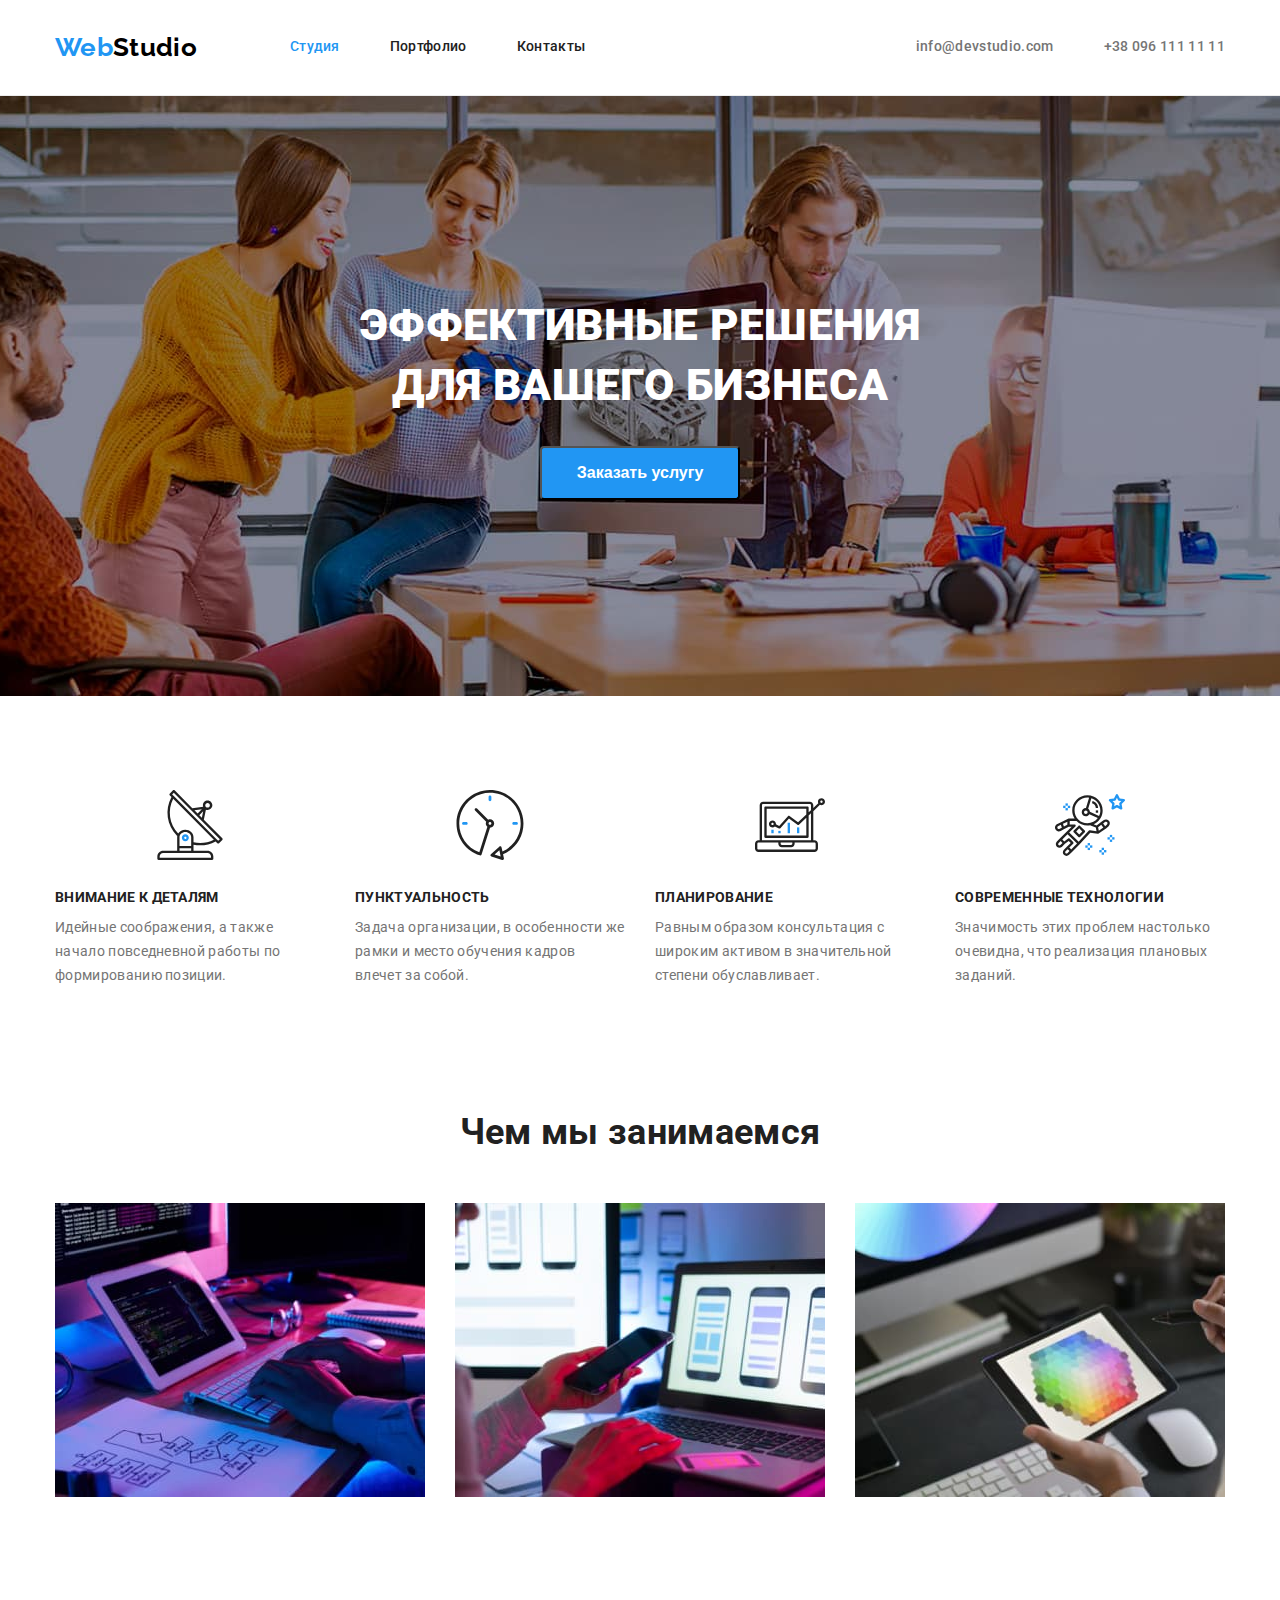
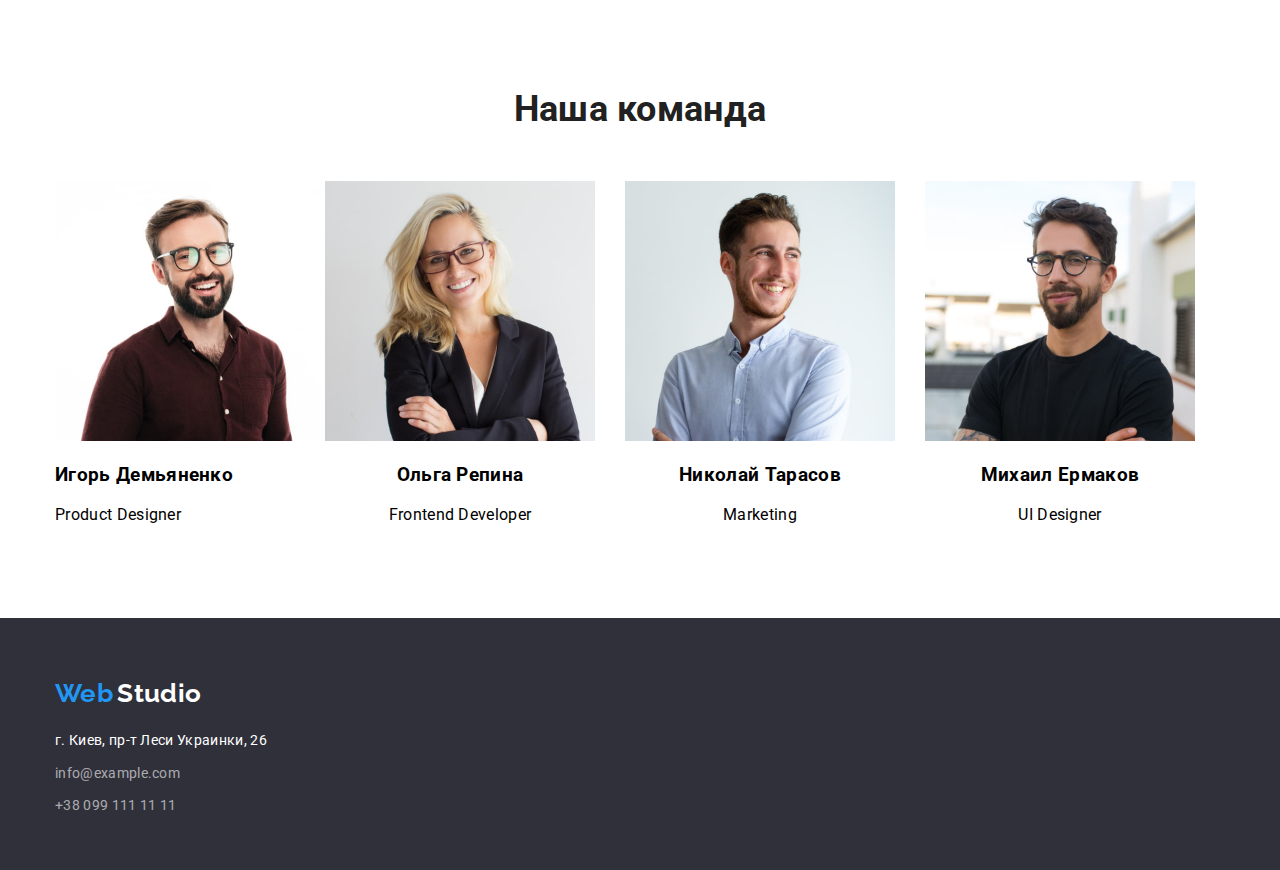
==== index.html @ 58e0f446 "Финал1" ====
<!DOCTYPE html>
<html lang="ru">
<head>
    <meta charset="UTF-8">
    <meta name="viewport" content="width=device-width, initial-scale=1.0">
    <title>Document</title>
    <link rel="preconnect" href="https://fonts.gstatic.com">
    <link href="https://fonts.googleapis.com/css2?family=Raleway:wght@700&family=Roboto:wght@400;500;700;900&display=swap"
        rel="stylesheet">
    <link rel="stylesheet" href="./scc/common.css">
    <link rel="stylesheet" href="./scc/main.css">

</head>
<body class="page">
    <!--Шапка сайта-->
    <header class="head">
        <div class="container main-nav">
            <nav class="nav-points">
                
                <a href="./index.html" class="logo"> 
                    <span class="accent-web">Web</span>
                    <span class="accent-studio">Studio</span> 
                </a>
        
                <ul class="site-nav">
                    <li class="item"><a href="/" class="link current">Студия</a></li>
                    <li class="item"><a href="./portfolio.html" class="link">Портфолио</a></li>
                    <li class="item"><a href="/" class="link">Контакты</a></li>
                </ul>
            </nav>    
        
                <ul class="web-link">
                    <li class="item"><a href="mailto:info@devstudio.com" class="link-mail">info@devstudio.com</a></li>
                    <li class="item"><a href="tel:+380961111111" class="link-tel">+38 096 111 11 11</a></li>
                </ul>
        </div>
       
    </header>

    <!--Герой-->
<main>

        <section class="hero">
            <div class="overlay">
                <div class="heading-container">
                    <h1 class="hero-title">ЭФФЕКТИВНЫЕ РЕШЕНИЯ ДЛЯ ВАШЕГО БИЗНЕСА</h1>
                </div>
               <button class="service">
                    Заказать услугу
                </button>
            </div>
            
        </section>
    
    <!--Действия-->
    <section class="actions">
       <div class="container">
        <h2 class="section visually-hidden">Действия</h2>

        <ul class="paragraph">
            <li class="item icon">
                <h3 class="paragraph-title">ВНИМАНИЕ К ДЕТАЛЯМ</h3>
                <p class="title">Идейные соображения, а также начало повседневной работы по формированию позиции.</p>
            </li>
            <li class="item">
                <h3  class="paragraph-title">ПУНКТУАЛЬНОСТЬ</h3>
                <p class="title">Задача организации, в особенности же рамки и место обучения кадров влечет за собой.</p>
            </li>
            <li class="item">
                <h3  class="paragraph-title">ПЛАНИРОВАНИЕ</h3>
                <p class="title">Равным образом консультация с широким активом в значительной степени обуславливает.</p>
            </li>
            <li class="item">
                <h3 class="paragraph-title">СОВРЕМЕННЫЕ ТЕХНОЛОГИИ</h3>
                <p class="title">Значимость этих проблем настолько очевидна, что реализация плановых заданий.</p>
            </li>
        </ul>
       </div>
    </section>
    <!--Чем мы занимаемся-->
    <section class="section">
        <div class="container">
            <h2 class="section-title">Чем мы занимаемся</h2>
            <ul class="work">
                <li class="item">
                    <img src="./images/box 1 min.jpg" alt="делает вёрстку на компьютере" width="370"> 
                </li>
                <li class="item">
                    <img src="./images/box 2 min.jpg" alt="синхронизирует смартфон с компьютером" width="370">
                </li>
                <li class="item">
                    <img src="./images/box 3 min.jpg" alt="рисует на планшете" width="370">
                </li>
            </ul>
        </div>
       
    </section>
    <!--Наша команда-->
    <section class="section-command">
        <h2 class="section-title">Наша команда</h2>
        <div class="container">
                    <ul class="command-list">
                        <li class="item-first">
                            <img src="./images/img1 min.jpg" alt="фото игоря" width="270">
                            <h3 class="command-person">Игорь Демьяненко</h3>
                            <p class="title">Product Designer</p>
                        </li>
                        <li class="item">
                            <img src="./images/img2 min.jpg" alt="фото ольги" width="270">
                            <h3 class="command-person">Ольга Репина</h3>
                            <p class="title">Frontend Developer</p>
                        </li>
                        <li class="item">
                            <img src="./images/img3 min.jpg" alt="фото николая" width="270">
                            <h3 class="command-person">Николай Тарасов</h3>
                            <p class="title">Marketing</p>
                        </li>
                        <li class="item">
                            <img src="./images/img4 min.jpg" alt="фото михаила" width="270">
                            <h3 class="command-person">Михаил Ермаков</h3>
                            <p class="title">UI Designer</p>
                        </li>
                    </ul>
            
        </div>
       
    </section>
</main>
    <!--Подвал-->
  <footer class="footer">

    <div class="container">
        <a href="./index.html" class="footer-logo">
            <span class="footer-web">Web</span>
            <span class="footer-studio">Studio</span>
        </a>
        
        <address class="address">
             г. Киев, пр-т Леси Украинки, 26
        </address>
    
        <address class="footer-link">
            <a href="mailto:info@example.com" class="footer-mail">info@example.com</a><br />
            <a href="tel:+380991111111" class="footer-tel">+38 099 111 11 11</a>
        </address>
    </div>
  </footer>    
</body>
</html>
---- scc/common.css ----
html {
  box-sizing: border-box;
}

*,
*::before {
  box-sizing: border-box;
}

:root {
  --primary-text-color: #212121;
  --title-text-color: #757575;
  --accent-color: #2196f3;
  --background-color: #ffffff;
}

.page {
  background-color: var(--background-color);

  font-family: Roboto, sans-serif;
  letter-spacing: 0.02em;
  margin: 0;
}

a {
  text-decoration: none;
}

li {
  list-style: none;
}

ul {
  padding: 0;
  margin: 0;
}

p {
  padding: 0;
  margin: 0;
}

/* утилита спрятать */
.visually-hidden {
  position: absolute;
  clip: rect(0 0 0 0);
  width: 1px;
  height: 1px;
  margin: -1px;
}

.head {
  border-bottom-width: 1px;
  border-bottom-style: solid;
  border-bottom-color: #ececec;
}

/* main-nav */

.main-nav {
  display: flex;
  align-items: center;
}

/* Header */

/* .head {
  background-color: #cccccc;
} */

.container {
  padding-left: 15px;
  padding-right: 15px;

  margin-left: auto;
  margin-right: auto;
  width: 1200px;
  /* outline: 2px solid tomato; */
}

/* Logo */

.logo {
  display: block;
  padding-top: 32px;
  padding-bottom: 32px;
}

.logo {
  display: flex;
}

.accent-web {
  color: var(--accent-color);
  font-family: Raleway, sans-serif;

  font-weight: 700;
  font-size: 26px;
  line-height: 1.19;
}

.accent-studio {
  color: #000000;
  font-family: Raleway, sans-serif;

  font-weight: 700;
  font-size: 26px;
  line-height: 1.19;
}

.accent-studio:hover {
  color: var(--accent-color);
}

/* site nav */

.nav-points {
  display: flex;
}

.site-nav {
  display: flex;
  margin-left: 93px;
  align-items: center;
}

/* .site-nav .item {
  background-color: tomato;
} */

.site-nav .item + .item {
  margin-left: 50px;
}
.site-nav a {
  display: block;
  padding-top: 32px;
  padding-bottom: 32px;

  color: var(--primary-text-color);

  font-weight: 500;
  font-size: 14px;
  line-height: 1.14;
}

.site-nav a:hover,
.site-nav a:focus {
  color: var(--accent-color);
}

.site-nav .link.current {
  color: var(--accent-color);
}

.web-link {
  display: flex;
  margin-left: auto;
}

.web-link .item + .item {
  margin-left: 50px;
}

.web-link a {
  display: block;
  padding-top: 32px;
  padding-bottom: 32px;
}

.web-link .link-mail {
  color: var(--title-text-color);

  font-weight: 500;
  font-size: 14px;
  line-height: 1.14;
}

.web-link .link-mail:hover,
.web-link .link-mail:focus {
  color: var(--accent-color);
}

.web-link .link-tel {
  color: var(--title-text-color);

  font-weight: 500;
  font-size: 14px;
  line-height: 1.14;
}

.web-link .link-tel:hover,
.web-link .link-tel:focus {
  color: var(--accent-color);
}

/* Footer */

.footer {
  max-width: 1600px;
  height: 252px;
  margin: 0 auto;

  padding-top: 60px;
  padding-bottom: 60px;

  background-color: #2f303a;
}

.footer-logo {
  display: inline-block;
  margin-bottom: 20px;
}

.footer-web {
  color: var(--accent-color);
  font-family: Raleway, sans-serif;

  font-weight: 700;
  font-size: 26px;
  line-height: 1.19;
}

.footer-studio {
  color: var(--background-color);
  font-family: Raleway, sans-serif;

  font-weight: 700;
  font-size: 26px;
  line-height: 1.19;
}

.footer-studio:hover {
  color: var(--accent-color);
}

.address {
  margin-bottom: 9px;

  color: var(--background-color);

  font-style: normal;
  font-weight: normal;
  font-size: 14px;
  line-height: 1.71;
}

.footer-mail {
  display: inline-block;
  margin-bottom: 9px;

  color: rgba(255, 255, 255, 0.6);

  font-style: normal;
  font-weight: normal;
  font-size: 14px;
  line-height: 1.71;
}

.footer-link .footer-mail:hover,
.footer-link .footer-mail:focus {
  color: var(--accent-color);
}

.footer-tel {
  color: rgba(255, 255, 255, 0.6);

  font-style: normal;
  font-weight: normal;
  font-size: 14px;
  line-height: 1.71;
}

.footer-link .footer-tel:hover,
.footer-link .footer-tel:focus {
  color: var(--accent-color);
}
---- scc/main.css ----
/* Герой */

.hero {
  text-align: center;

  background-color: #C4C4C4
}

.overlay {
  max-width: 1600px;
  height: 600px;
  padding-top: 200px;
  margin: 0 auto;

  background-image: linear-gradient(
    to right,
    rgba(47, 48, 58, 0.4),
    rgba(47, 48, 58, 0.4)
  );  
  background-image: url("../images/шапкаmin.jpg");
  background-repeat: no-repeat;
  background-position: center;
  background-size: cover; 
}

.hero-title {
  margin-top: 0;
  margin-bottom: 0;
  padding-bottom: 30px;

  color: var(--background-color);

  font-weight: 900;
  font-size: 44px;
  line-height: 1.36;
}

.heading-container {
  max-width: 660px;
  margin: 0 auto;
}

/* button */
.service {
  display: inline-block;
  border-radius: 4px;
  padding: 10px 32px;
  min-width: 200px;

  background-color: var(--accent-color);
  color: var(--background-color);

  font-weight: 700;
  font-size: 16px;
  line-height: 1.87;
  text-align: center;

  cursor:pointer
}


/* заголовки */
.section-title {
  margin-top: 0;
  margin-bottom: 0;
  padding-bottom: 50px;

  color: var(--primary-text-color);

  font-weight: 700;
  font-size: 36px;
  line-height: 1.16;
  text-align: center;
}

/* paragraph */

.paragraph {
  display: flex;
  flex-wrap: wrap;

}

.paragraph > .item {
  width: 270px;
  margin-right: 30px;
  margin-bottom: 30px;
}

.paragraph > .item:nth-child(4n) {
  margin-right: 0;
}

.paragraph .item::before {
  content: '';
  display: block;
  height: 70px;
  background-size: contain;
  background-repeat: no-repeat;
  background-position: center;
}

.paragraph .item:nth-child(1)::before {
  background-image: url(../images/1antenna1.svg);
}

.paragraph .item:nth-child(2)::before {
  background-image: url(../images/2clock1.svg);
}

.paragraph .item:nth-child(3)::before {
  background-image: url(../images/3diagram1.svg);
}

.paragraph .item:nth-child(4)::before {
  background-image: url(../images/4astronaut1.svg);
}

.actions {
  padding-top: 94px;
  padding-bottom: 94px;

  /* background-color: #ccc; */
}

.section {
  padding-bottom: 94px;
  margin-top: 0;
  margin-bottom: 0;


  /* background-color: #ccc; */
}

.paragraph-title {
  margin-top: 0;
  margin-bottom: 0;
  padding-top: 30px;
  padding-bottom: 10px;

  color: var(--primary-text-color);

  font-weight: 700;
  font-size: 14px;
  line-height: 1.14;
}

.paragraph .title {
  color: var(--title-text-color);

  font-weight: 400;
  font-size: 14px;
  line-height: 1.71;
}

.work {
  display: flex;
  flex-wrap: wrap;
}

.work > .item {
  width: 370px;
  margin-right: 30px;
  margin-bottom: 30px;
}

.work > .item:nth-child(3n) {
  margin-right: 0;
}

.work > .item:nth-last-child(-n + 3) {
  margin-bottom: 0;
}

/* command-list */

.section-command {
  padding-top: 94px;
  padding-bottom: 94px;
}

.command-list {
  display: flex;
  flex-wrap: wrap;
}

.command-list > .item {
  width: 270px;
  margin-right: 30px;
  text-align: center;
}

.command-list > .item:nth-child(4n) {
  margin-right: 0;

.section.command-person {
  margin-bottom: 10px;

  color: var(--primary-text-color);

  font-weight: 500;
  font-size: 16px;
  line-height: 1.18;
}

.command-list .title {
  color: var(--title-text-color);

  font-weight: 400;
  font-size: 16px;
  line-height: 1.18;
}
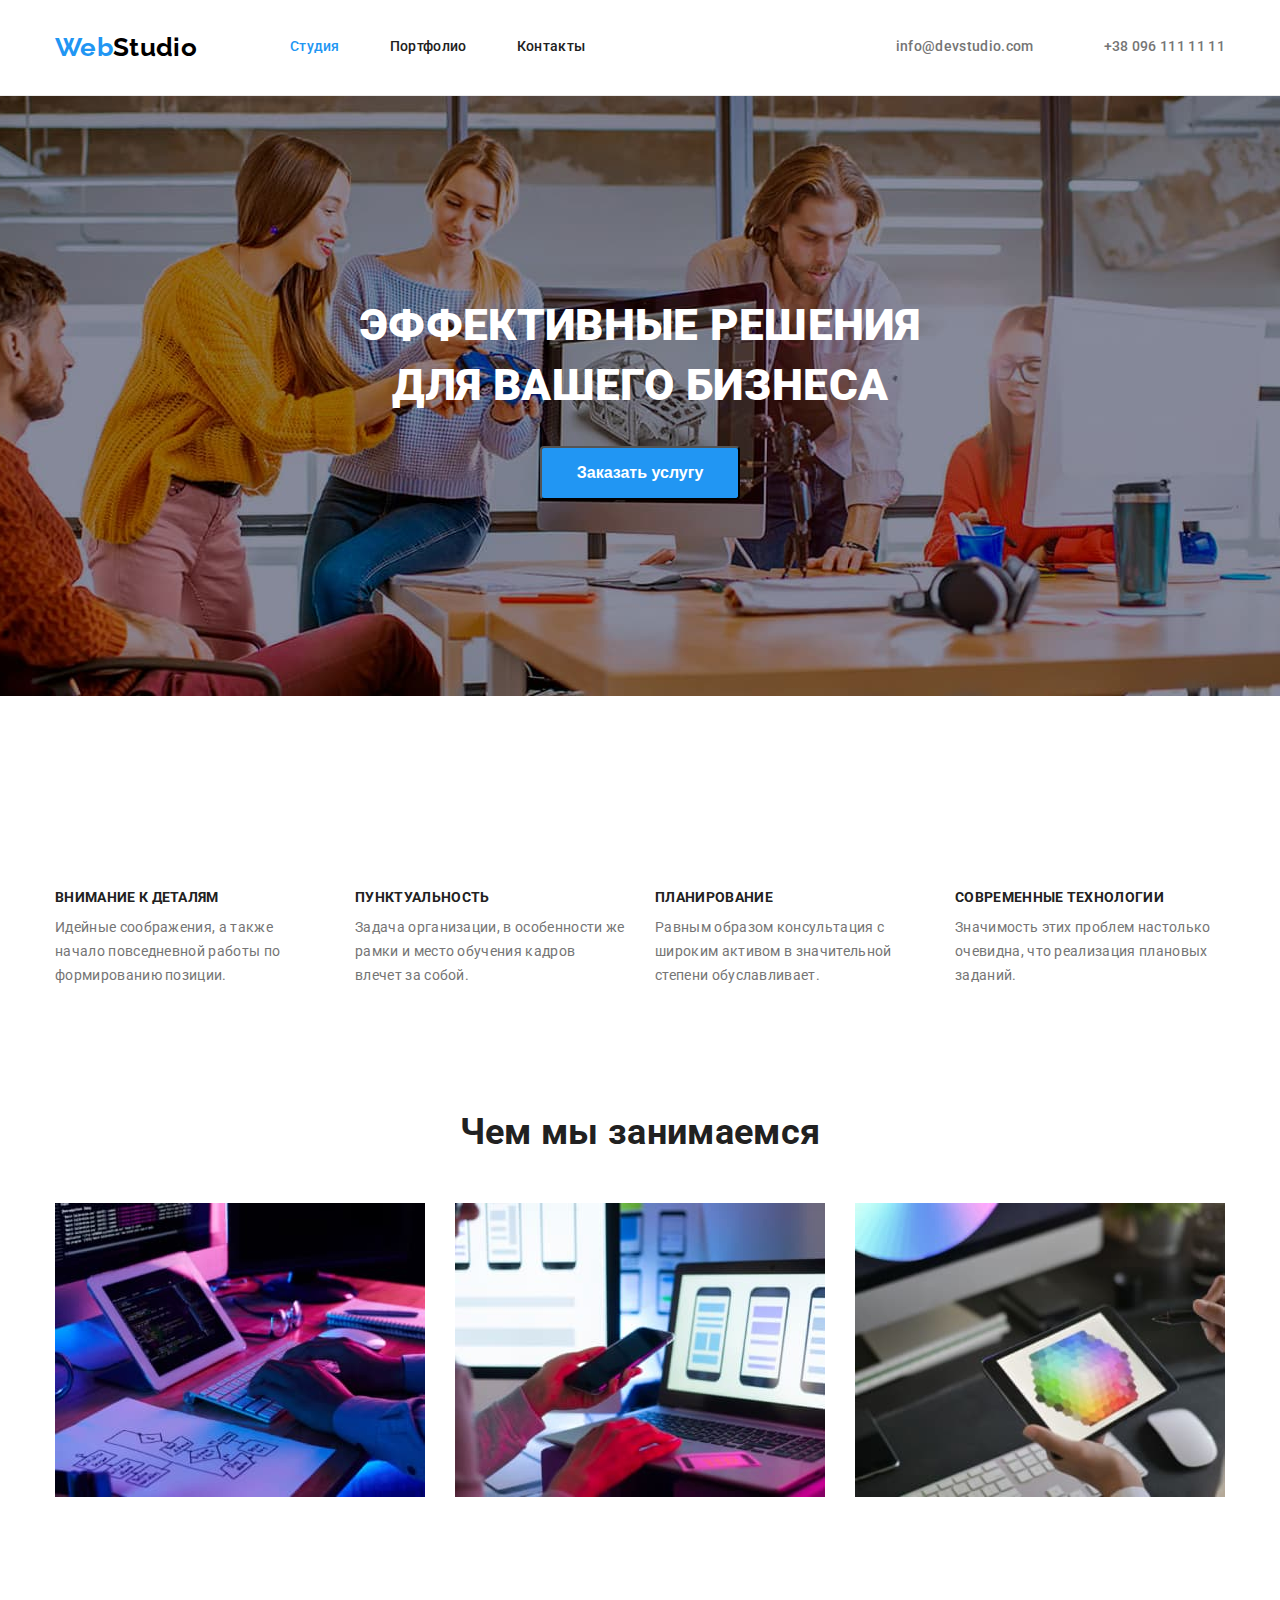
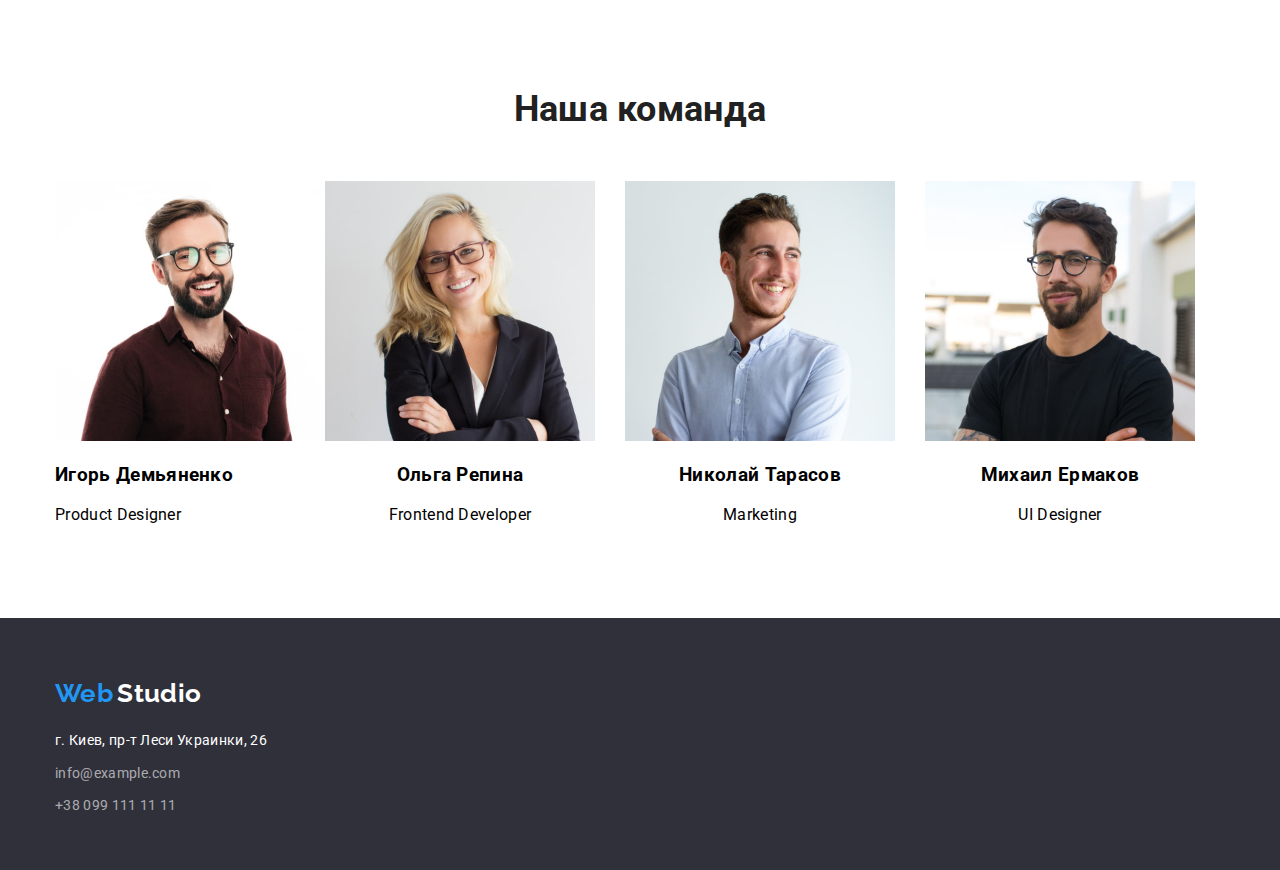
==== commit 6caab9a8: "финал2" ====
--- a/index.html
+++ b/index.html
@@ -30,8 +30,21 @@
             </nav>    
         
                 <ul class="web-link">
-                    <li class="item"><a href="mailto:info@devstudio.com" class="link-mail">info@devstudio.com</a></li>
-                    <li class="item"><a href="tel:+380961111111" class="link-tel">+38 096 111 11 11</a></li>
+                    <div class="coordinates">
+                        <svg class="icon-envelope">
+                            <use href="./images/symbol-defs.svg#icon-envelope"></use>
+                        </svg>
+                        <li class="item"><a href="mailto:info@devstudio.com" class="link-mail">info@devstudio.com</a></li>
+                    </div>
+                    
+                    
+                    <div class="coordinates">
+                        <svg class="icon-smartphone">
+                            <use href="./images/symbol-defs.svg#icon-smartphone"></use>
+                        </svg>
+                        <li class="item"><a href="tel:+380961111111" class="link-tel">+38 096 111 11 11</a></li>
+                    </div>
+                   
                 </ul>
         </div>
        
@@ -58,19 +71,39 @@
         <h2 class="section visually-hidden">Действия</h2>
 
         <ul class="paragraph">
-            <li class="item icon">
+            <li class="item">
+                <div class="master">
+                    <svg class="master-icon">
+                        <use href="./images/symbol-defs.svg#icon-antenna"></use>
+                    </svg>
+                </div>   
                 <h3 class="paragraph-title">ВНИМАНИЕ К ДЕТАЛЯМ</h3>
                 <p class="title">Идейные соображения, а также начало повседневной работы по формированию позиции.</p>
             </li>
             <li class="item">
+                <div class="master">
+                    <svg class="master-icon">
+                        <use href="./images/symbol-defs.svg#icon-vector"></use>
+                    </svg>
+                </div>
                 <h3  class="paragraph-title">ПУНКТУАЛЬНОСТЬ</h3>
                 <p class="title">Задача организации, в особенности же рамки и место обучения кадров влечет за собой.</p>
             </li>
             <li class="item">
+                <div class="master">
+                    <svg class="master-icon">
+                        <use href="./images/symbol-defs.svg#icon-diagram"></use>
+                    </svg>
+                </div>
                 <h3  class="paragraph-title">ПЛАНИРОВАНИЕ</h3>
                 <p class="title">Равным образом консультация с широким активом в значительной степени обуславливает.</p>
             </li>
             <li class="item">
+                <div class="master">
+                    <svg class="master-icon">
+                        <use href="./images/symbol-defs.svg#icon-astronaut"></use>
+                    </svg>
+                </div>
                 <h3 class="paragraph-title">СОВРЕМЕННЫЕ ТЕХНОЛОГИИ</h3>
                 <p class="title">Значимость этих проблем настолько очевидна, что реализация плановых заданий.</p>
             </li>
--- a/scc/common.css
+++ b/scc/common.css
@@ -131,6 +131,7 @@
 .site-nav .item + .item {
   margin-left: 50px;
 }
+
 .site-nav a {
   display: block;
   padding-top: 32px;
@@ -152,13 +153,36 @@
   color: var(--accent-color);
 }
 
+.coordinates {
+  display: flex;
+  align-items: center;
+  margin-right: 50px;
+}
+
+.web-link > .coordinates:nth-child(2n) {
+  margin-right: 0;
+}
+
+.icon-envelope {
+  width: 16px;
+  height: 12px;
+  margin-right: 10px;
+}
+
+.icon-smartphone {
+  width: 10px;
+  height: 16px;
+  margin-right: 10px;
+}
+
+.icon-envelope:hover,
+.icon-envelope:focus {
+  color: var(--accent-color);
+}
+
 .web-link {
   display: flex;
   margin-left: auto;
-}
-
-.web-link .item + .item {
-  margin-left: 50px;
 }
 
 .web-link a {
--- a/scc/main.css
+++ b/scc/main.css
@@ -91,29 +91,16 @@
   margin-right: 0;
 }
 
-.paragraph .item::before {
-  content: '';
-  display: block;
-  height: 70px;
-  background-size: contain;
-  background-repeat: no-repeat;
-  background-position: center;
+.master {
+  display: flex;
+  justify-content: center;
+  align-items: center;
 }
 
-.paragraph .item:nth-child(1)::before {
-  background-image: url(../images/1antenna1.svg);
-}
-
-.paragraph .item:nth-child(2)::before {
-  background-image: url(../images/2clock1.svg);
-}
-
-.paragraph .item:nth-child(3)::before {
-  background-image: url(../images/3diagram1.svg);
-}
-
-.paragraph .item:nth-child(4)::before {
-  background-image: url(../images/4astronaut1.svg);
+.master-icon {
+  width: 70px;
+  height: 70px;
+  
 }
 
 .actions {
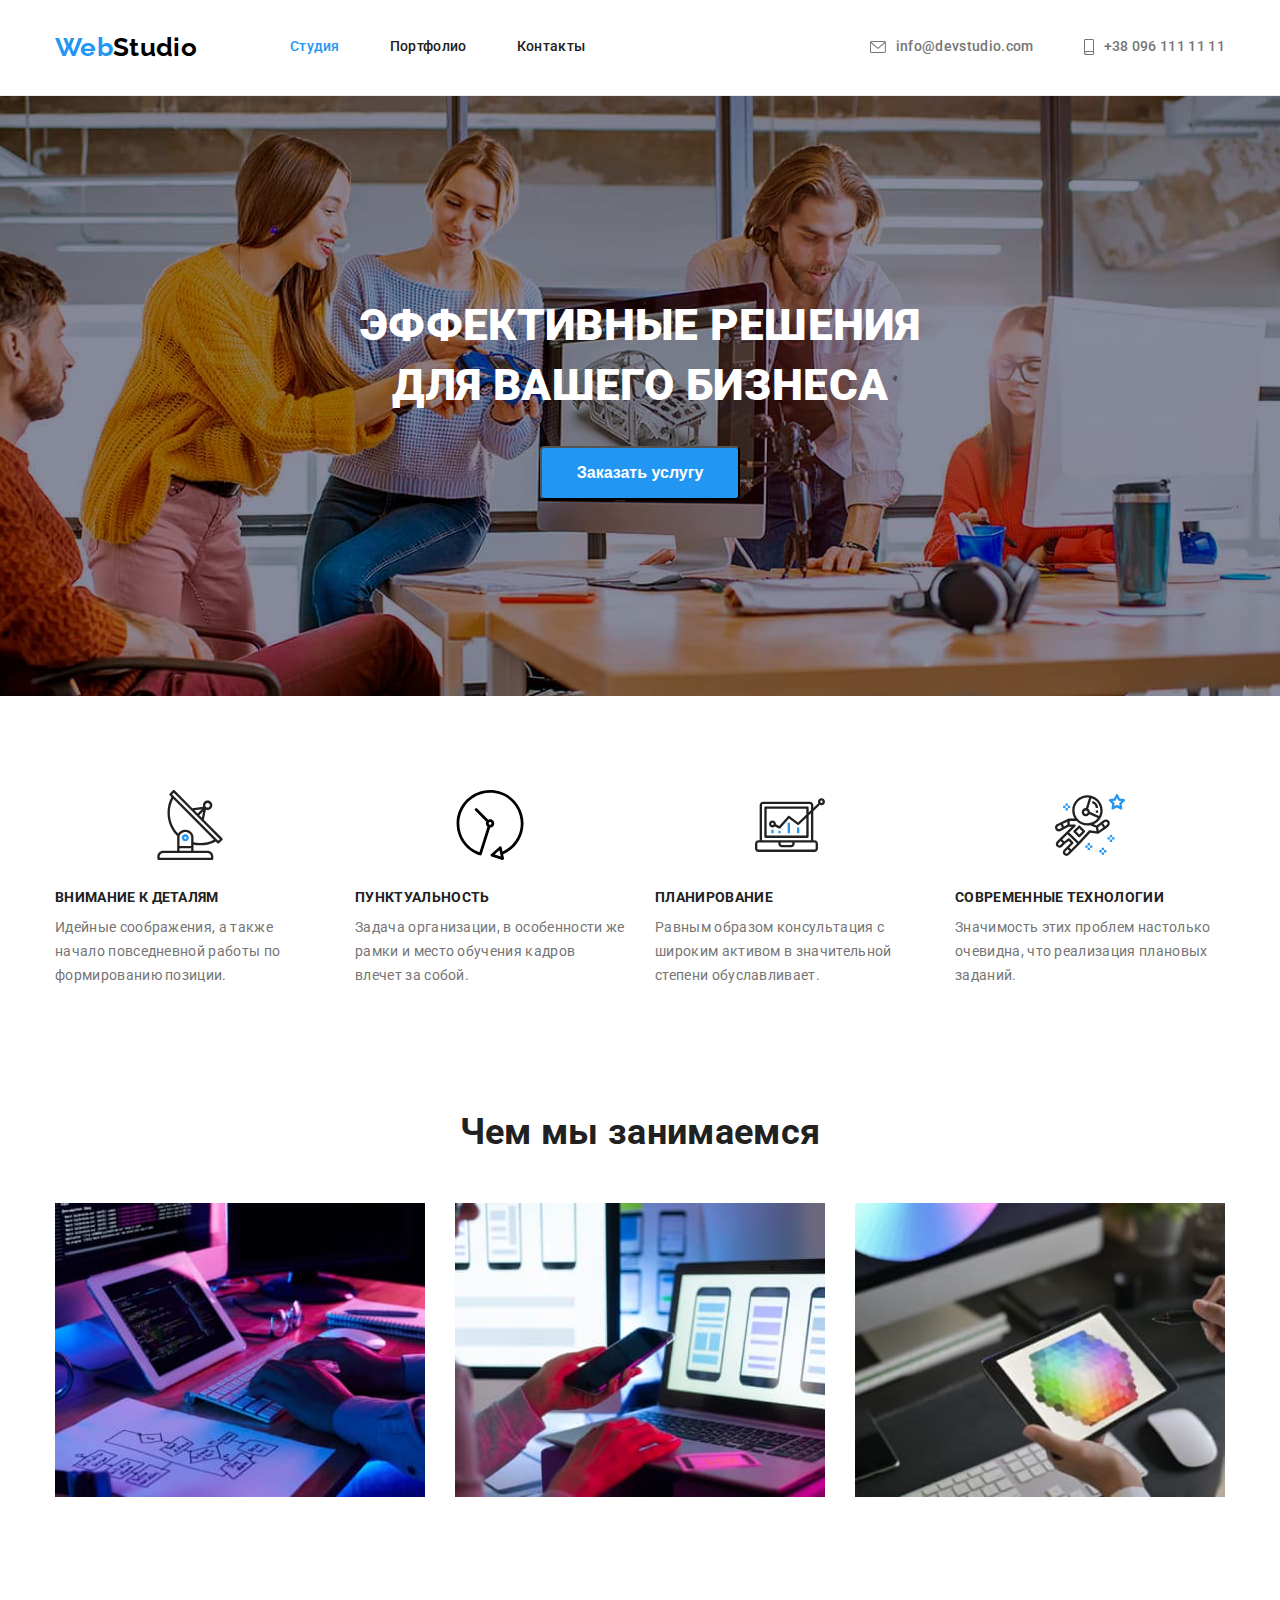
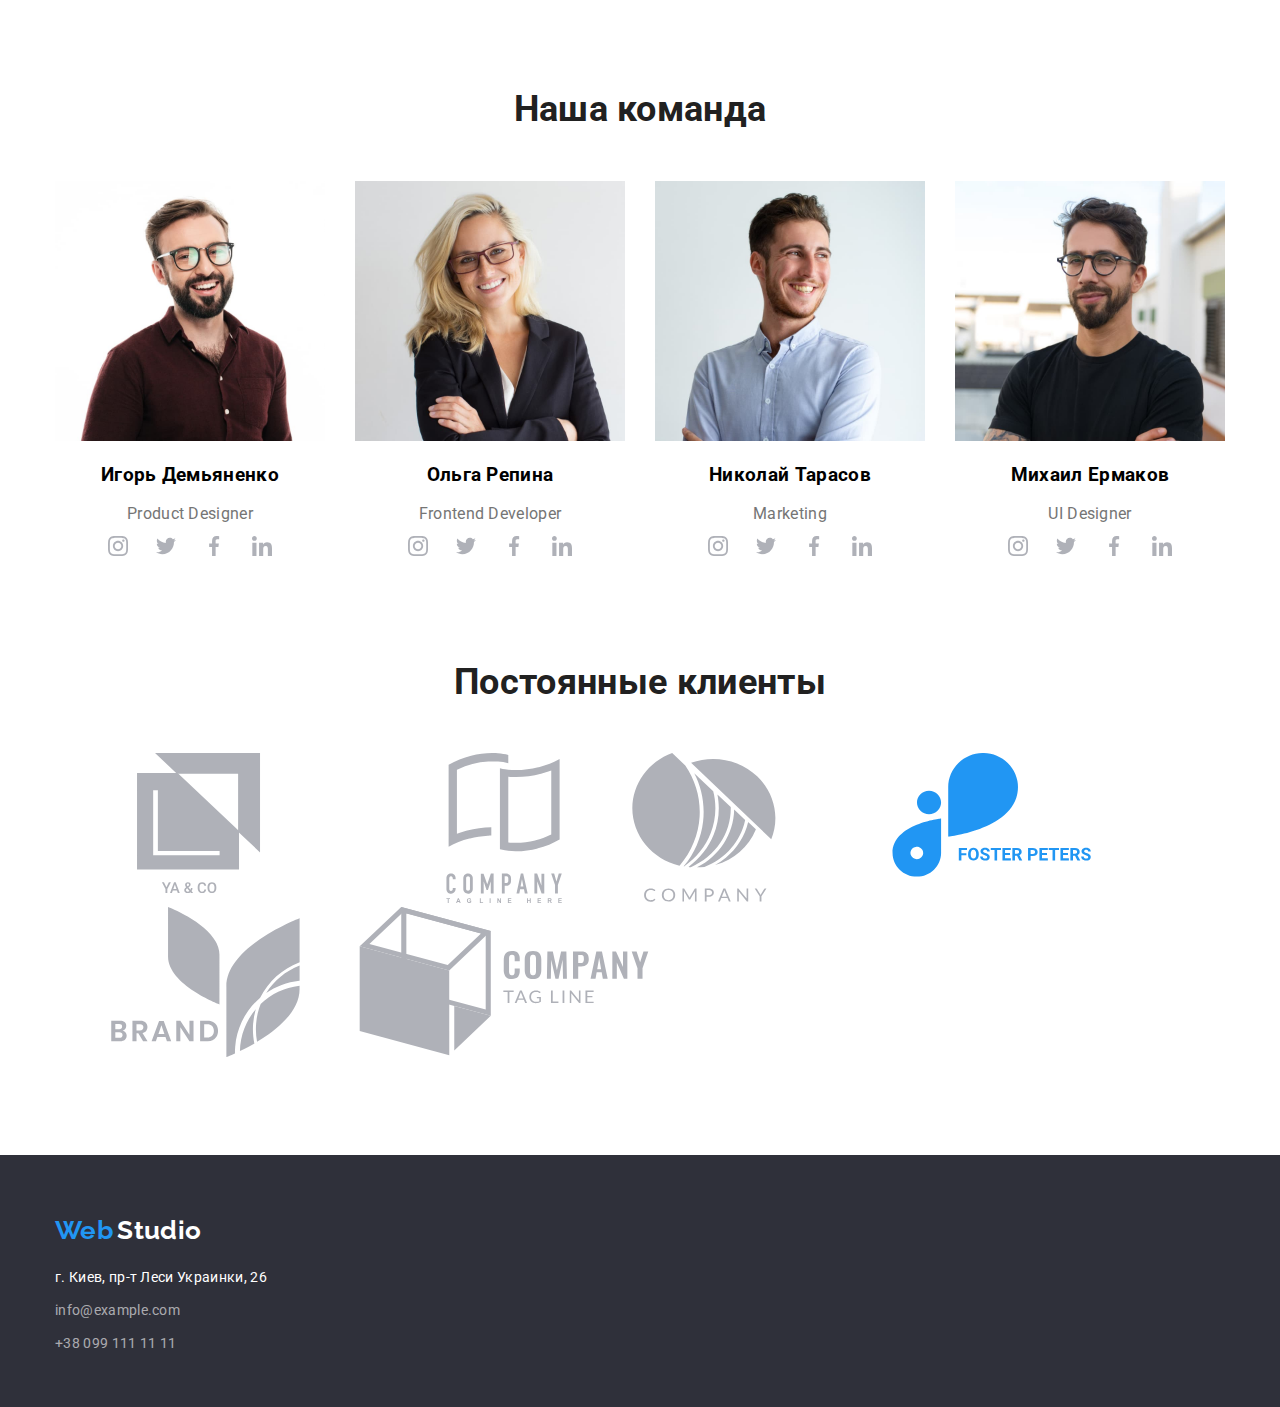
==== commit 06861965: "Финал3" ====
--- a/index.html
+++ b/index.html
@@ -133,31 +133,167 @@
         <h2 class="section-title">Наша команда</h2>
         <div class="container">
                     <ul class="command-list">
-                        <li class="item-first">
+                        <li class="item">
                             <img src="./images/img1 min.jpg" alt="фото игоря" width="270">
                             <h3 class="command-person">Игорь Демьяненко</h3>
                             <p class="title">Product Designer</p>
+                            <a class="command-link" href="">
+                                <svg class="command-icon">
+                                    <use href="./images/symbol-defs.svg#icon-instagram"></use>
+                                </svg>
+                            </a>
+                            <a class="command-link" href="">
+                                <svg class="command-icon">
+                                    <use href="./images/symbol-defs.svg#icon-twitter"></use>
+                                </svg>
+                            </a>
+                            <a class="command-link" href="">
+                                <svg class="command-icon">
+                                    <use href="./images/symbol-defs.svg#icon-facebook"></use>
+                                </svg>
+                            </a>
+                            <a class="command-link" href="">
+                                <svg class="command-icon">
+                                    <use href="./images/symbol-defs.svg#icon-linkedin"></use>
+                                </svg>
+                            </a>
                         </li>
                         <li class="item">
                             <img src="./images/img2 min.jpg" alt="фото ольги" width="270">
                             <h3 class="command-person">Ольга Репина</h3>
                             <p class="title">Frontend Developer</p>
+                            <a class="command-link" href="">
+                                <svg class="command-icon">
+                                    <use href="./images/symbol-defs.svg#icon-instagram"></use>
+                                </svg>
+                            </a>
+                            <a class="command-link" href="">
+                                <svg class="command-icon">
+                                    <use href="./images/symbol-defs.svg#icon-twitter"></use>
+                                </svg>
+                            </a>
+                            <a class="command-link" href="">
+                                <svg class="command-icon">
+                                    <use href="./images/symbol-defs.svg#icon-facebook"></use>
+                                </svg>
+                            </a>
+                            <a class="command-link" href="">
+                                <svg class="command-icon">
+                                    <use href="./images/symbol-defs.svg#icon-linkedin"></use>
+                                </svg>
+                            </a>
                         </li>
                         <li class="item">
                             <img src="./images/img3 min.jpg" alt="фото николая" width="270">
                             <h3 class="command-person">Николай Тарасов</h3>
                             <p class="title">Marketing</p>
+                            <a class="command-link" href="">
+                                <svg class="command-icon">
+                                    <use href="./images/symbol-defs.svg#icon-instagram"></use>
+                                </svg>
+                            </a>
+                            <a class="command-link" href="">
+                                <svg class="command-icon">
+                                    <use href="./images/symbol-defs.svg#icon-twitter"></use>
+                                </svg>
+                            </a>
+                            <a class="command-link" href="">
+                                <svg class="command-icon">
+                                    <use href="./images/symbol-defs.svg#icon-facebook"></use>
+                                </svg>
+                            </a>
+                            <a class="command-link" href="">
+                                <svg class="command-icon">
+                                    <use href="./images/symbol-defs.svg#icon-linkedin"></use>
+                                </svg>
+                            </a>
                         </li>
                         <li class="item">
                             <img src="./images/img4 min.jpg" alt="фото михаила" width="270">
                             <h3 class="command-person">Михаил Ермаков</h3>
                             <p class="title">UI Designer</p>
+                            <a class="command-link" href="">
+                                <svg class="command-icon">
+                                    <use href="./images/symbol-defs.svg#icon-instagram"></use>
+                                </svg>
+                            </a>
+                            <a class="command-link" href="">
+                                <svg class="command-icon">
+                                    <use href="./images/symbol-defs.svg#icon-twitter"></use>
+                                </svg>
+                            </a>
+                            <a class="command-link" href="">
+                                <svg class="command-icon">
+                                    <use href="./images/symbol-defs.svg#icon-facebook"></use>
+                                </svg>
+                            </a>
+                            <a class="command-link" href="">
+                                <svg class="command-icon">
+                                    <use href="./images/symbol-defs.svg#icon-linkedin"></use>
+                                </svg>
+                            </a>
                         </li>
                     </ul>
             
         </div>
        
     </section>
+
+    <section class="section">
+        <div class="container">
+            <h2 class="section-title">Постоянные клиенты</h2>
+            <ul class="clients">
+                <li class="item">
+                    <a class="logo-one" href="">
+                    <svg>
+                        <use href="./images/symbol-defs.svg#icon-logo1min"></use>
+                    </svg>
+                    </a>
+                    
+                </li>
+                <li class="item-logo">
+                    <a class="logo-two" href="">
+                    <svg>
+                        <use href="./images/symbol-defs.svg#icon-logo2min"></use>
+                    </svg>
+                    </a>
+                    
+                </li>
+                <li class="item">
+                    <a class="logo-three" href="">
+                    <svg>
+                        <use href="./images/symbol-defs.svg#icon-logo3min"></use>
+                    </svg>
+                    </a>
+                    
+                </li>
+                <li class="item">
+                    <a class="logo-four" href="">
+                    <svg>
+                        <use href="./images/symbol-defs.svg#icon-logo4min"></use>
+                    </svg>
+                    </a>
+                    
+                </li>
+                <li class="item">
+                    <a class="logo-five" href="">
+                    <svg>
+                        <use href="./images/symbol-defs.svg#icon-logo5min"></use>
+                    </svg>
+                    </a>
+                    
+                </li>
+                <li class="item">
+                    <a class="logo-six" href="">
+                    <svg>
+                        <use href="./images/symbol-defs.svg#icon-logo6min"></use>
+                    </svg>
+                    </a>
+                    
+                </li>
+            </ul>
+        </div>
+
 </main>
     <!--Подвал-->
   <footer class="footer">
--- a/scc/main.css
+++ b/scc/main.css
@@ -78,7 +78,6 @@
 .paragraph {
   display: flex;
   flex-wrap: wrap;
-
 }
 
 .paragraph > .item {
@@ -166,6 +165,31 @@
   padding-bottom: 94px;
 }
 
+.command-link {
+  display: inline-flex;
+  justify-content: center;
+  align-items: center;
+  width: 44px;
+  height: 44px;
+  border-radius: 50%;
+
+  background-color: var(--background-color);
+  color: #afb1b8;
+}
+
+.command-link:hover,
+.command-link:focus {
+  background-color: var(--accent-color);
+  color: var(--background-color);
+}
+  
+
+.command-icon {
+  width: 20px;
+  height: 20px;
+  fill: currentColor;
+}
+
 .command-list {
   display: flex;
   flex-wrap: wrap;
@@ -179,6 +203,7 @@
 
 .command-list > .item:nth-child(4n) {
   margin-right: 0;
+}
 
 .section.command-person {
   margin-bottom: 10px;
@@ -197,3 +222,48 @@
   font-size: 16px;
   line-height: 1.18;
 }
+
+.clients {
+  display: flex;
+  flex-wrap: wrap;
+  
+}
+
+.item-logo {
+  width: 170px;
+  margin-right: 30px;  
+}
+
+.client > .item:nth-child(6n) {
+  margin-right: 0;
+}
+
+.logo-one {
+  width: 44.27px;
+  height: 49.23px;
+}
+
+.logo-two {
+  width: 40px;
+  height: 52px;
+}
+
+.logo-three {
+  width: 41px;
+  height: 42.6px;
+}
+
+.logo-four {
+  width: 79.66px;
+  height: 42.02;
+}
+
+.logo-five {
+  width: 59px;
+  height: 47px;
+}
+
+.logo-six {
+  width: 88.48px;
+  height: 45.44px;
+}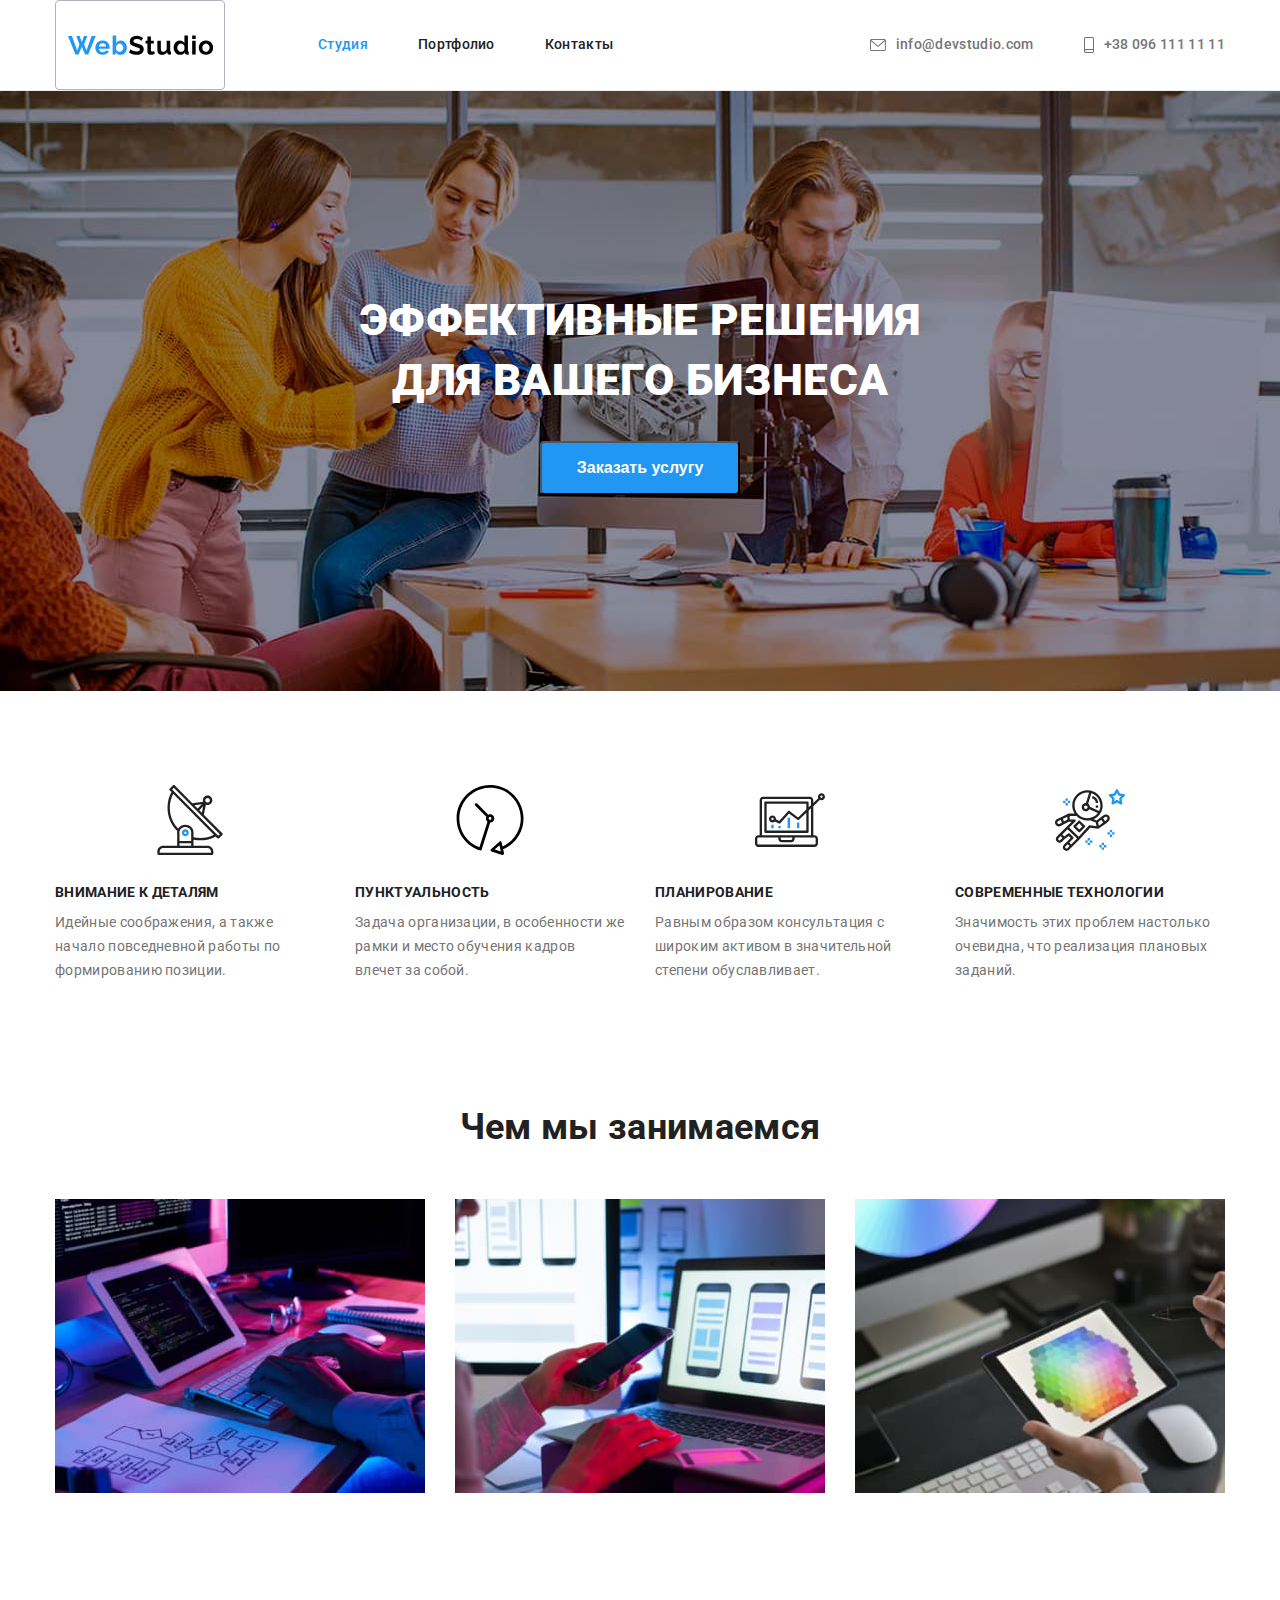
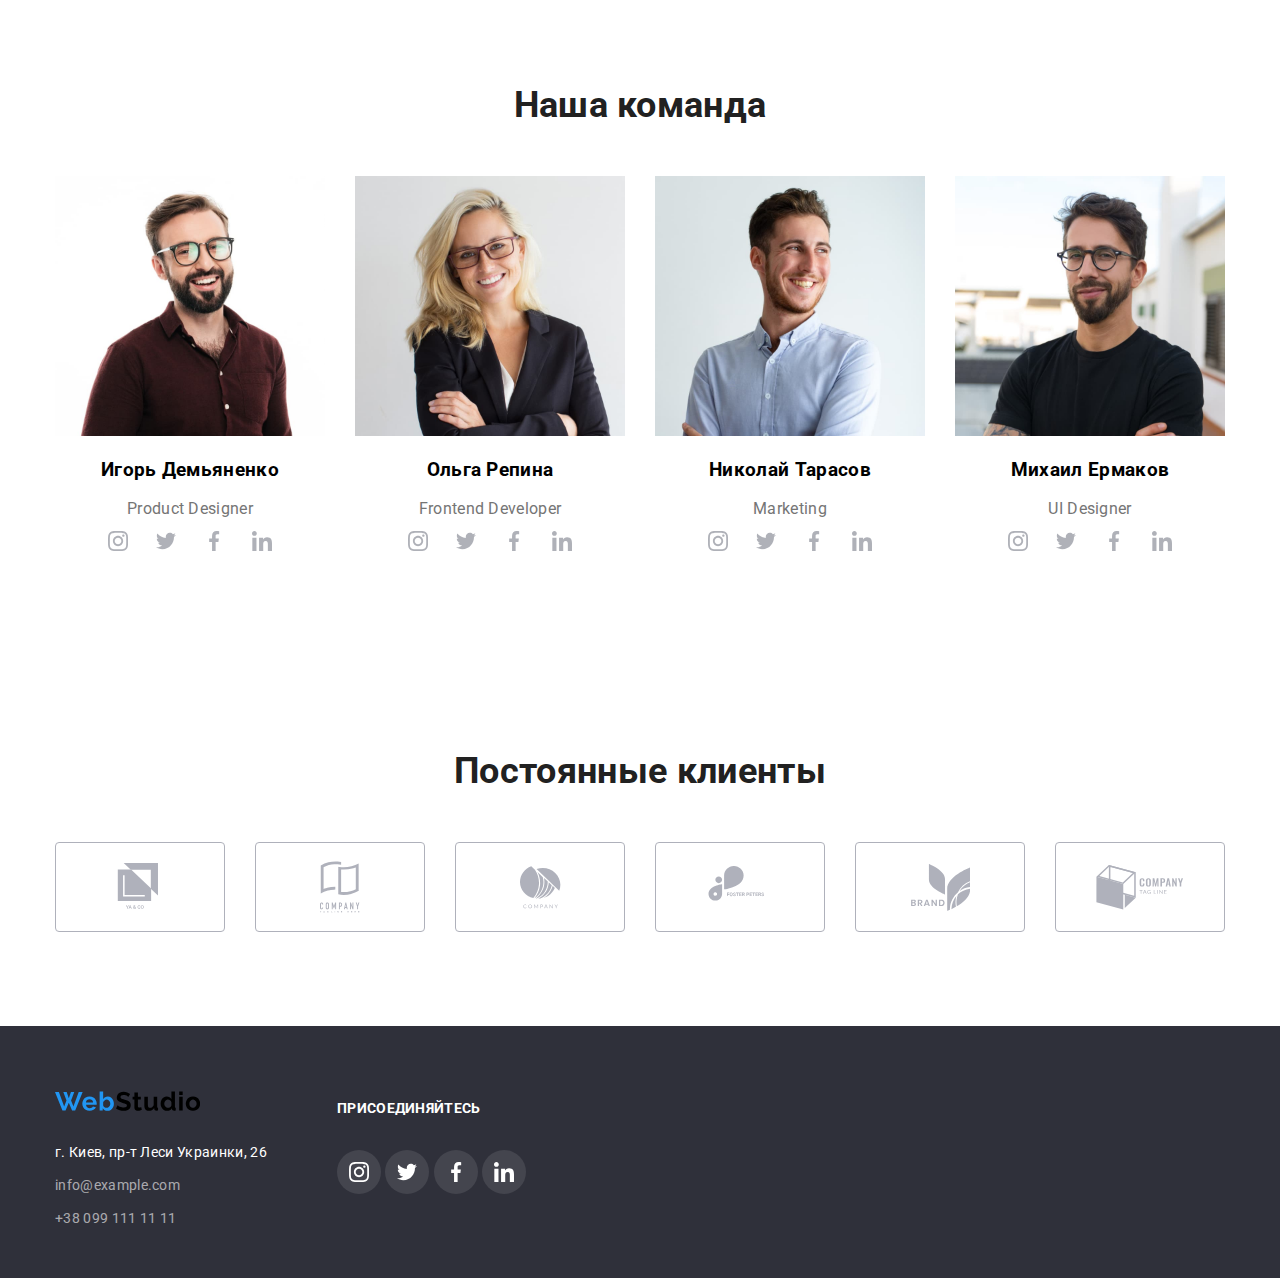
==== commit 3b6428a3: "финал5" ====
--- a/index.html
+++ b/index.html
@@ -18,8 +18,9 @@
             <nav class="nav-points">
                 
                 <a href="./index.html" class="logo"> 
-                    <span class="accent-web">Web</span>
-                    <span class="accent-studio">Studio</span> 
+                    <svg class="web-studio" width="145" height="31">
+                        <use href="./images/symbol-defs.svg#icon-webstudio"></use>
+                    </svg>
                 </a>
         
                 <ul class="site-nav">
@@ -239,53 +240,53 @@
        
     </section>
 
-    <section class="section">
+    <section class="section-client">
         <div class="container">
             <h2 class="section-title">Постоянные клиенты</h2>
             <ul class="clients">
-                <li class="item">
-                    <a class="logo-one" href="">
-                    <svg>
+                <li class="client-item">
+                    <a class="logo" href="">
+                    <svg class="client-logo" wigth="44" height="49">
                         <use href="./images/symbol-defs.svg#icon-logo1min"></use>
                     </svg>
                     </a>
                     
                 </li>
-                <li class="item-logo">
-                    <a class="logo-two" href="">
-                    <svg>
+                <li class="client-item">
+                    <a class="logo" href="">
+                    <svg class="client-logo" width="40" height="52">
                         <use href="./images/symbol-defs.svg#icon-logo2min"></use>
                     </svg>
                     </a>
                     
                 </li>
-                <li class="item">
-                    <a class="logo-three" href="">
-                    <svg>
+                <li class="client-item">
+                    <a class="logo" href="">
+                    <svg class="client-logo" width="41" height="43">
                         <use href="./images/symbol-defs.svg#icon-logo3min"></use>
                     </svg>
                     </a>
                     
                 </li>
-                <li class="item">
-                    <a class="logo-four" href="">
-                    <svg>
+                <li class="client-item">
+                    <a class="logo" href="">
+                    <svg class="client-logo" width="80" height="42">
                         <use href="./images/symbol-defs.svg#icon-logo4min"></use>
                     </svg>
                     </a>
                     
                 </li>
-                <li class="item">
-                    <a class="logo-five" href="">
-                    <svg>
+                <li class="client-item">
+                    <a class="logo" href="">
+                    <svg class="client-logo" width="59" height="47">
                         <use href="./images/symbol-defs.svg#icon-logo5min"></use>
                     </svg>
                     </a>
                     
                 </li>
-                <li class="item">
-                    <a class="logo-six" href="">
-                    <svg>
+                <li class="client-item">
+                    <a class="logo" href="">
+                    <svg class="client-logo" width="88" height="45">
                         <use href="./images/symbol-defs.svg#icon-logo6min"></use>
                     </svg>
                     </a>
@@ -299,20 +300,58 @@
   <footer class="footer">
 
     <div class="container">
-        <a href="./index.html" class="footer-logo">
-            <span class="footer-web">Web</span>
-            <span class="footer-studio">Studio</span>
-        </a>
+        <div class="container-footer">
+            <div class="footer-addres">
+                <a href="./index.html" class="footer-logo">
+                    <svg class="web-studio" width="145" height="31">
+                        <use href="./images/symbol-defs.svg#icon-webstudio"></use>
+                    </svg>
+                </a>
+            
+                <address class="address">
+                    г. Киев, пр-т Леси Украинки, 26
+                </address>
+            
+                <address class="footer-link">
+                    <a href="mailto:info@example.com" class="footer-mail">info@example.com</a><br />
+                    <a href="tel:+380991111111" class="footer-tel">+38 099 111 11 11</a>
+                </address>
+            </div>
+            
+            
+            <div class="social-networks">
+                <h3 class="networks-title">ПРИСОЕДИНЯЙТЕСЬ</h3>
+                <ul class="networks">
+                    <li class="networks-item">
+                        <a class="social-link" href="">
+                            <svg class="social-icon">
+                                <use href="./images/symbol-defs.svg#icon-instagram"></use>
+                            </svg>
+                        </a>
+                        <a class="social-link" href="">
+                            <svg class="social-icon">
+                                <use href="./images/symbol-defs.svg#icon-twitter"></use>
+                            </svg>
+                        </a>
+                        <a class="social-link" href="">
+                            <svg class="social-icon">
+                                <use href="./images/symbol-defs.svg#icon-facebook"></use>
+                            </svg>
+                        </a>
+                        <a class="social-link" href="">
+                            <svg class="social-icon">
+                                <use href="./images/symbol-defs.svg#icon-linkedin"></use>
+                            </svg>
+                        </a>
+                    </li>
+                </ul>
+            </div>
+
+        </div>
         
-        <address class="address">
-             г. Киев, пр-т Леси Украинки, 26
-        </address>
+    </div>
+        
     
-        <address class="footer-link">
-            <a href="mailto:info@example.com" class="footer-mail">info@example.com</a><br />
-            <a href="tel:+380991111111" class="footer-tel">+38 099 111 11 11</a>
-        </address>
-    </div>
   </footer>    
 </body>
 </html>--- a/scc/common.css
+++ b/scc/common.css
@@ -90,28 +90,6 @@
   display: flex;
 }
 
-.accent-web {
-  color: var(--accent-color);
-  font-family: Raleway, sans-serif;
-
-  font-weight: 700;
-  font-size: 26px;
-  line-height: 1.19;
-}
-
-.accent-studio {
-  color: #000000;
-  font-family: Raleway, sans-serif;
-
-  font-weight: 700;
-  font-size: 26px;
-  line-height: 1.19;
-}
-
-.accent-studio:hover {
-  color: var(--accent-color);
-}
-
 /* site nav */
 
 .nav-points {
@@ -298,3 +276,45 @@
 .footer-link .footer-tel:focus {
   color: var(--accent-color);
 }
+
+.networks-title {
+  color: var(--background-color);
+
+  font-weight: bold;
+  font-size: 14px;
+  line-height: 16px;
+}
+
+.container-footer {
+  display: flex;
+}
+.social-networks {
+  margin-left: 70px;
+}
+
+.networks-title {
+  padding-bottom: 20px;
+}
+
+.social-link {
+  display: inline-flex;
+  justify-content: center;
+  align-items: center;
+  width: 44px;
+  height: 44px;
+  border-radius: 50%;
+
+  background-color: rgba(255, 255, 255, 0.1);
+}
+
+.social-link:hover,
+.social-link:focus {
+  background-color: var(--accent-color);
+  color: var(--background-color);
+}
+
+.social-icon {
+  width: 20px;
+  height: 20px;
+  fill: var(--background-color);
+}
--- a/scc/main.css
+++ b/scc/main.css
@@ -3,7 +3,7 @@
 .hero {
   text-align: center;
 
-  background-color: #C4C4C4
+  background-color: #c4c4c4;
 }
 
 .overlay {
@@ -16,11 +16,11 @@
     to right,
     rgba(47, 48, 58, 0.4),
     rgba(47, 48, 58, 0.4)
-  );  
-  background-image: url("../images/шапкаmin.jpg");
+  );
+  background-image: url('../images/шапкаmin.jpg');
   background-repeat: no-repeat;
   background-position: center;
-  background-size: cover; 
+  background-size: cover;
 }
 
 .hero-title {
@@ -55,9 +55,8 @@
   line-height: 1.87;
   text-align: center;
 
-  cursor:pointer
-}
-
+  cursor: pointer;
+}
 
 /* заголовки */
 .section-title {
@@ -99,7 +98,6 @@
 .master-icon {
   width: 70px;
   height: 70px;
-  
 }
 
 .actions {
@@ -113,7 +111,6 @@
   padding-bottom: 94px;
   margin-top: 0;
   margin-bottom: 0;
-
 
   /* background-color: #ccc; */
 }
@@ -182,7 +179,6 @@
   background-color: var(--accent-color);
   color: var(--background-color);
 }
-  
 
 .command-icon {
   width: 20px;
@@ -223,47 +219,42 @@
   line-height: 1.18;
 }
 
+.section-client {
+  padding-top: 94px;
+  padding-bottom: 94px;
+  margin-top: 0;
+  margin-bottom: 0;
+}
+
 .clients {
   display: flex;
-  flex-wrap: wrap;
-  
-}
-
-.item-logo {
+  padding: 0;
+  justify-content: center;
+}
+
+.logo {
+  display: flex;
+  justify-content: center;
+  align-items: center;
+
   width: 170px;
-  margin-right: 30px;  
-}
-
-.client > .item:nth-child(6n) {
-  margin-right: 0;
-}
-
-.logo-one {
-  width: 44.27px;
-  height: 49.23px;
-}
-
-.logo-two {
-  width: 40px;
-  height: 52px;
-}
-
-.logo-three {
-  width: 41px;
-  height: 42.6px;
-}
-
-.logo-four {
-  width: 79.66px;
-  height: 42.02;
-}
-
-.logo-five {
-  width: 59px;
-  height: 47px;
-}
-
-.logo-six {
-  width: 88.48px;
-  height: 45.44px;
-}+  height: 90px;
+  border: 1px solid #afb1bb;
+  border-radius: 4px;
+
+  color: #afb1bb;
+}
+
+.client-logo {
+  fill: currentColor;
+}
+
+.client-item:not(:last-child) {
+  margin-right: 30px;
+}
+
+.logo:hover,
+.logo:focus {
+  color: var(--accent-color);
+  border-color: var(--accent-color);
+}
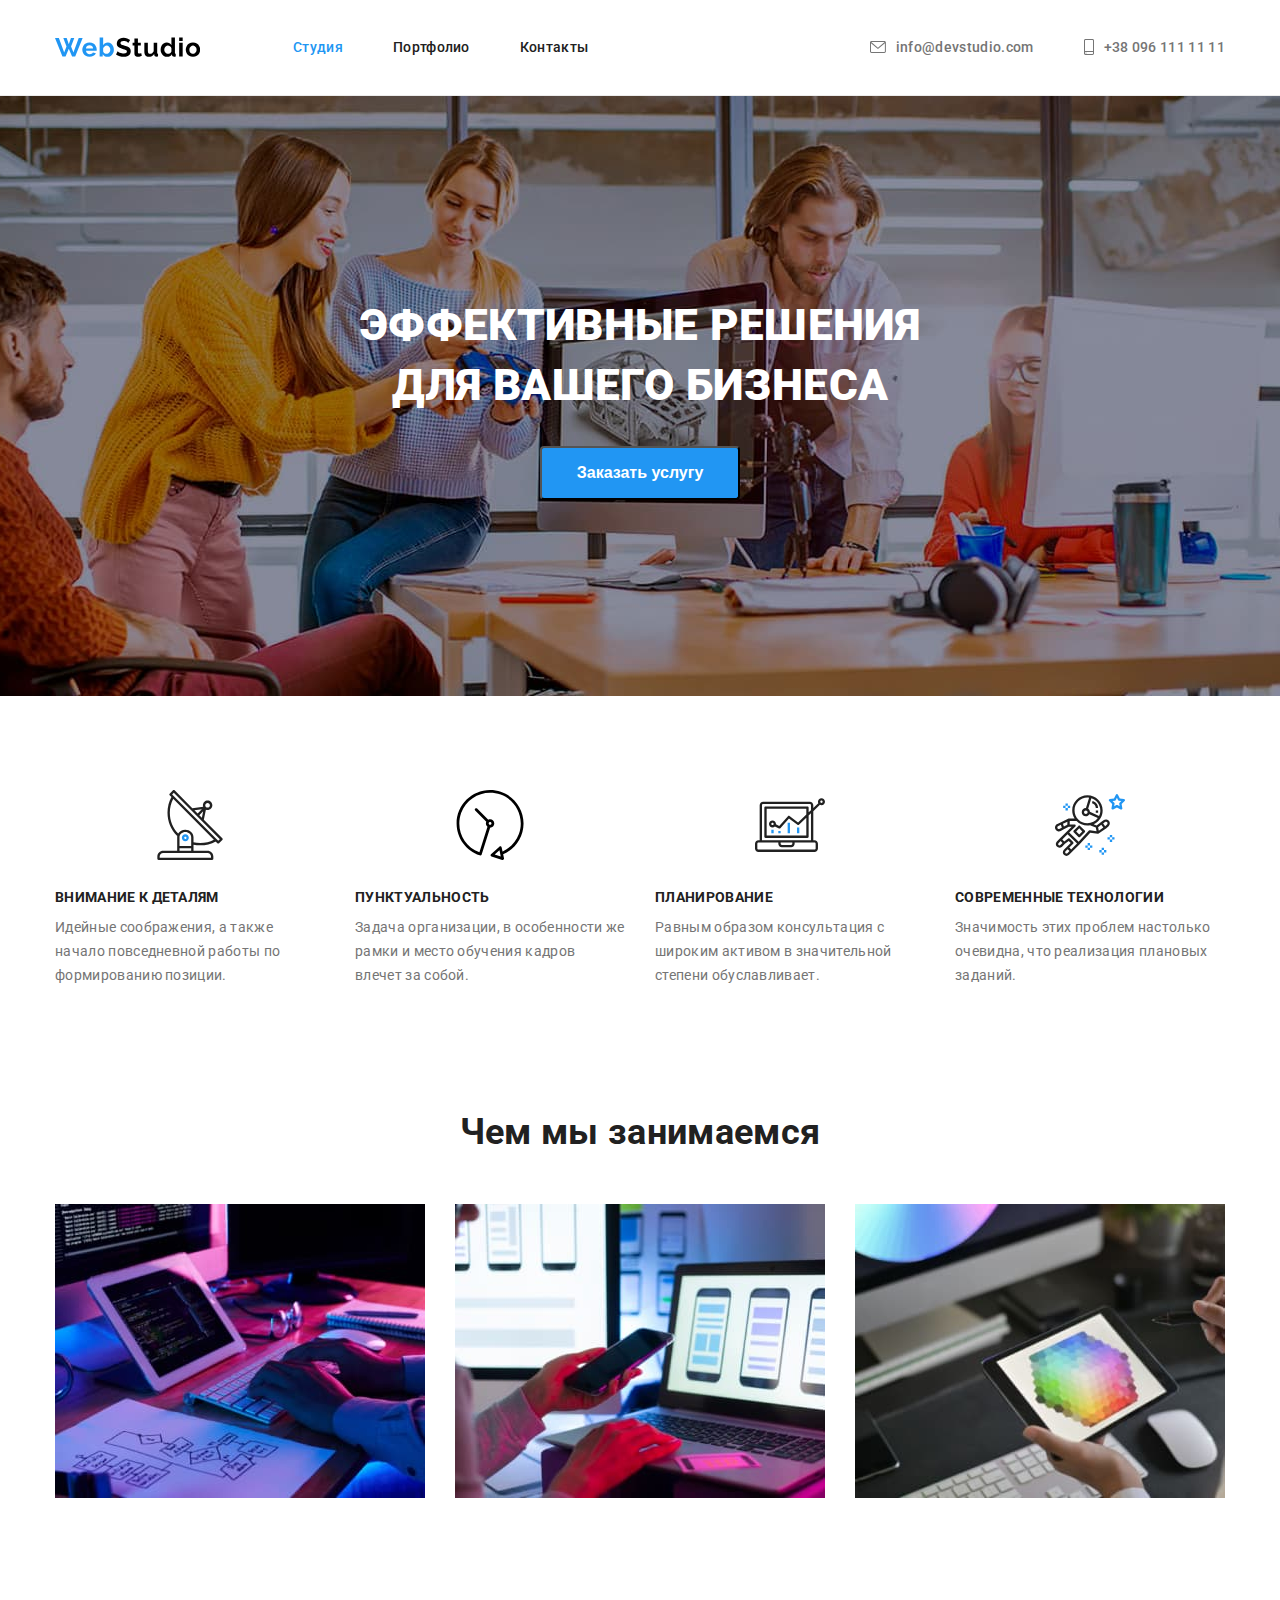
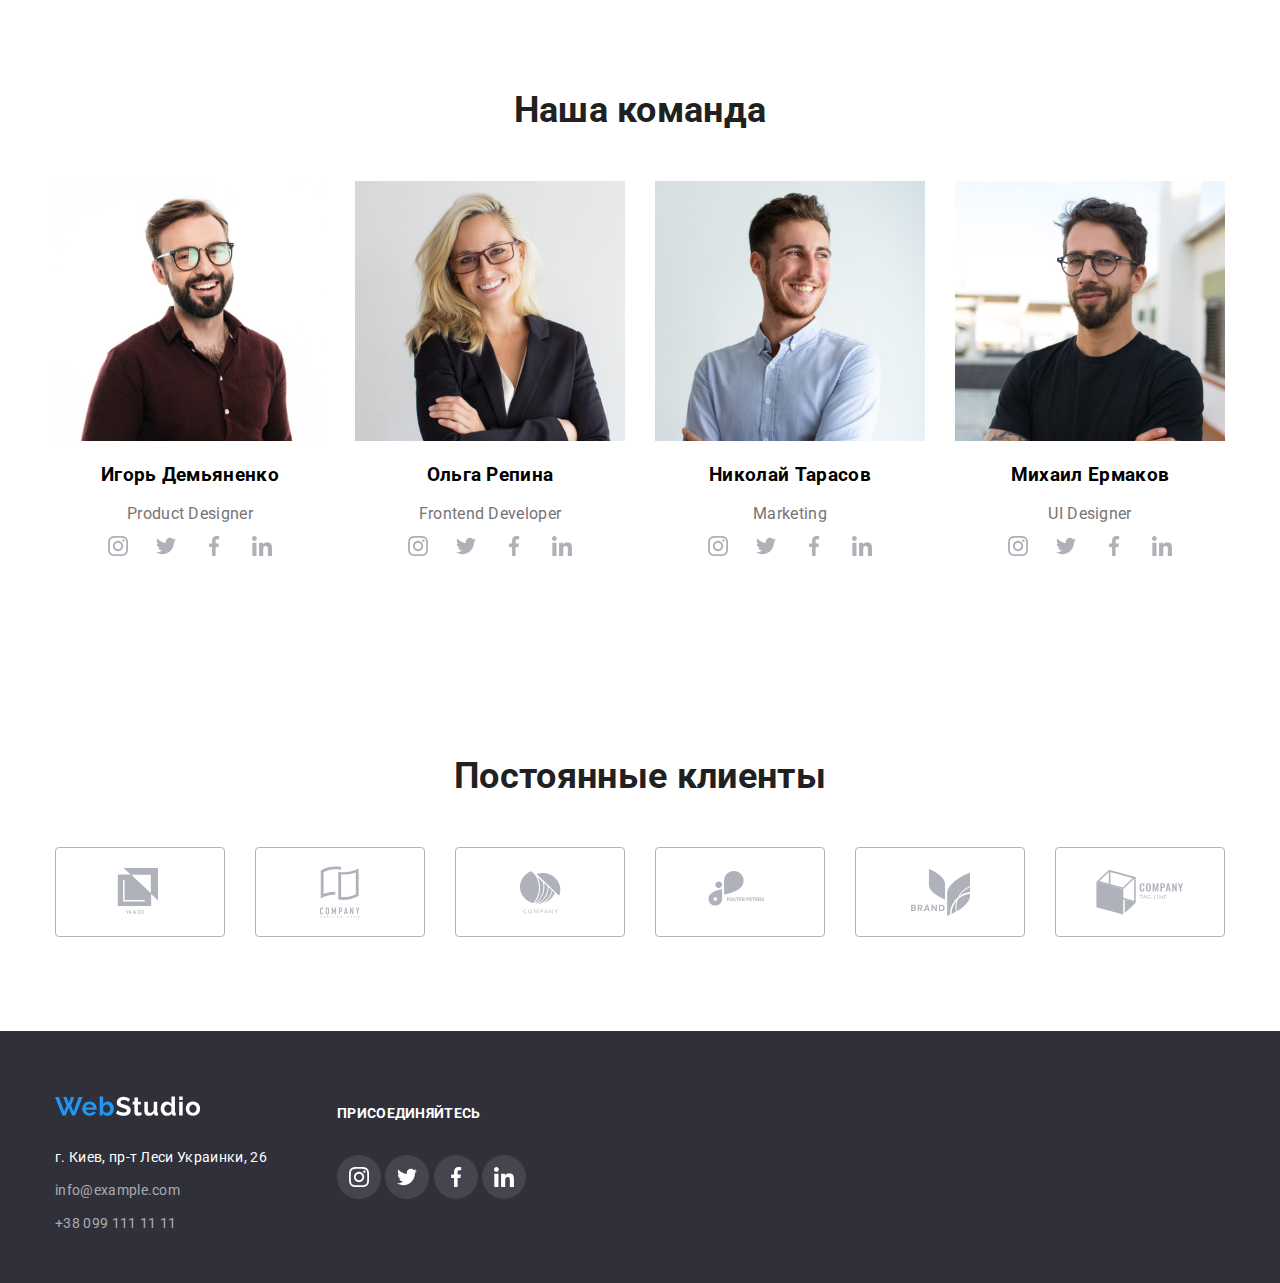
==== commit 70a96460: "финал6" ====
--- a/index.html
+++ b/index.html
@@ -17,7 +17,7 @@
         <div class="container main-nav">
             <nav class="nav-points">
                 
-                <a href="./index.html" class="logo"> 
+                <a href="./index.html" class="head-logo"> 
                     <svg class="web-studio" width="145" height="31">
                         <use href="./images/symbol-defs.svg#icon-webstudio"></use>
                     </svg>
@@ -304,7 +304,7 @@
             <div class="footer-addres">
                 <a href="./index.html" class="footer-logo">
                     <svg class="web-studio" width="145" height="31">
-                        <use href="./images/symbol-defs.svg#icon-webstudio"></use>
+                        <use href="./images/symbol-defs.svg#icon-WebStudio1"></use>
                     </svg>
                 </a>
             
--- a/scc/common.css
+++ b/scc/common.css
@@ -80,13 +80,13 @@
 
 /* Logo */
 
-.logo {
+.head-logo {
   display: block;
   padding-top: 32px;
   padding-bottom: 32px;
 }
 
-.logo {
+.head-logo {
   display: flex;
 }
 
@@ -145,6 +145,8 @@
   width: 16px;
   height: 12px;
   margin-right: 10px;
+
+  fill: currentColor;
 }
 
 .icon-smartphone {
@@ -153,10 +155,6 @@
   margin-right: 10px;
 }
 
-.icon-envelope:hover,
-.icon-envelope:focus {
-  color: var(--accent-color);
-}
 
 .web-link {
   display: flex;
--- a/scc/main.css
+++ b/scc/main.css
@@ -219,6 +219,8 @@
   line-height: 1.18;
 }
 
+/* Постоянные клиенты */
+
 .section-client {
   padding-top: 94px;
   padding-bottom: 94px;
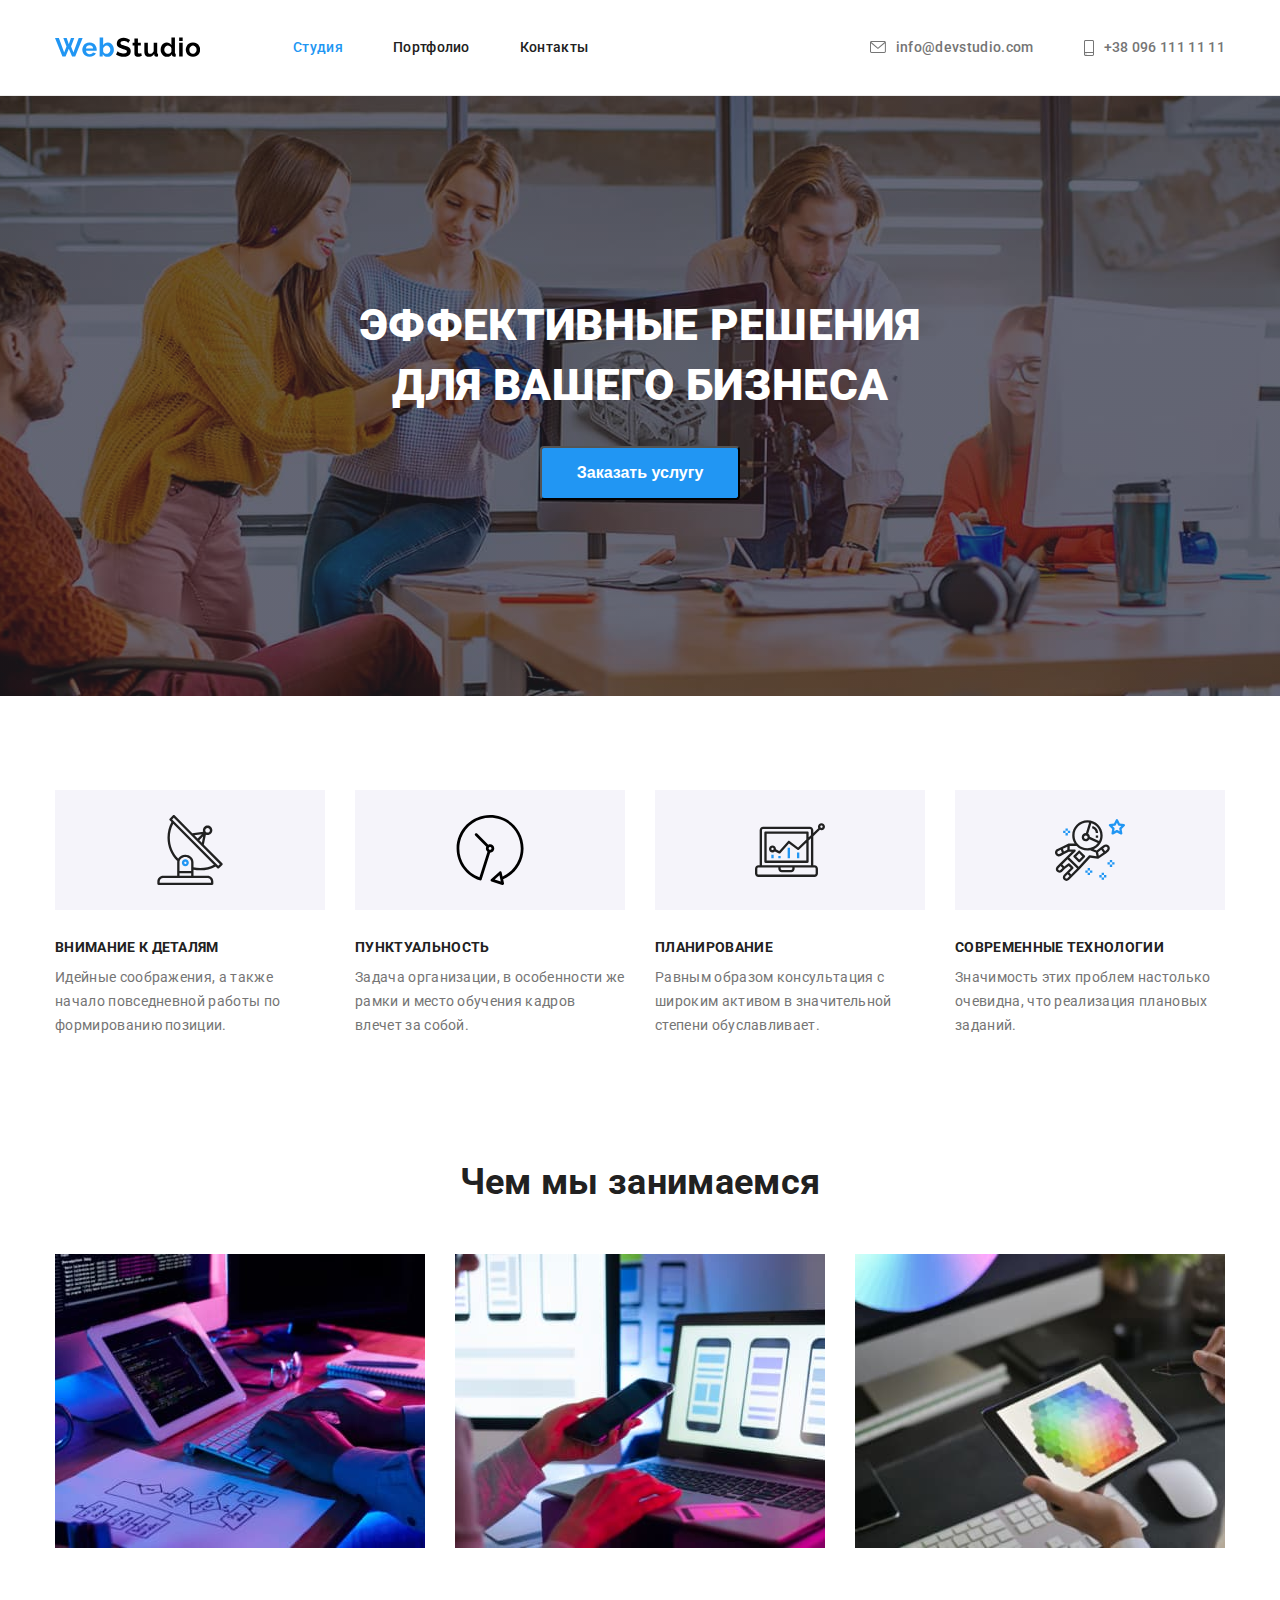
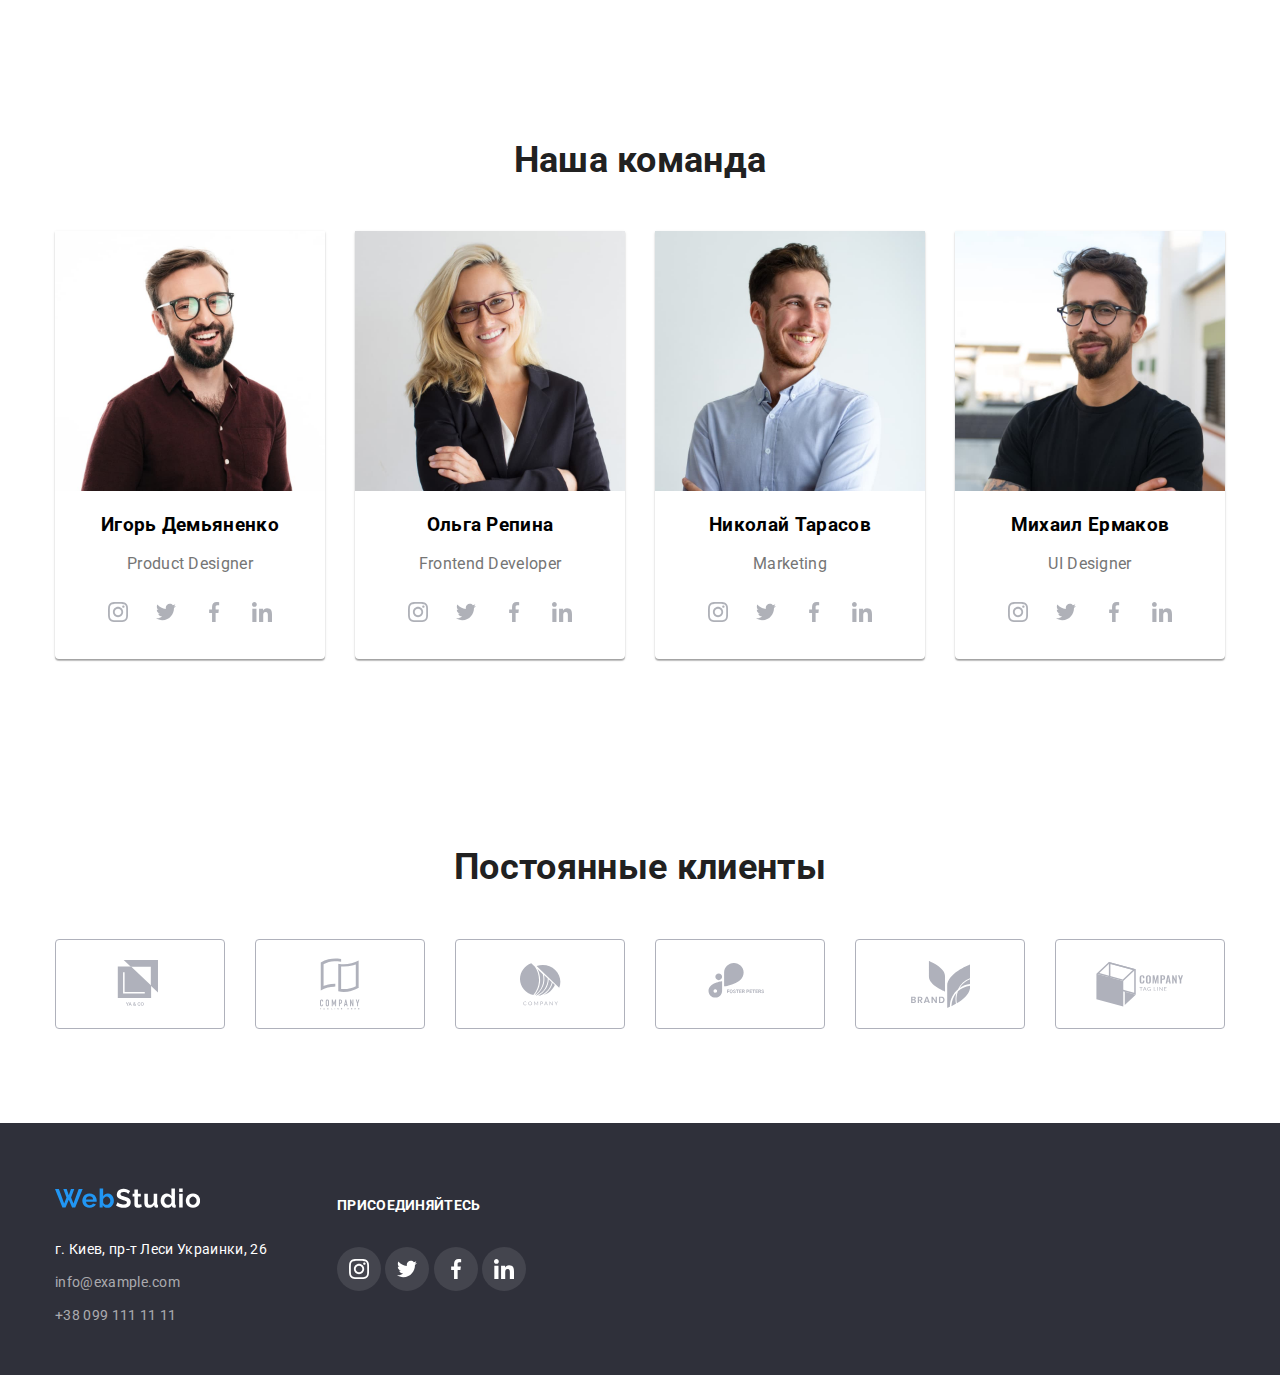
==== commit fc1f1e55: "финал8" ====
--- a/index.html
+++ b/index.html
@@ -16,7 +16,6 @@
     <header class="head">
         <div class="container main-nav">
             <nav class="nav-points">
-                
                 <a href="./index.html" class="head-logo"> 
                     <svg class="web-studio" width="145" height="31">
                         <use href="./images/symbol-defs.svg#icon-webstudio"></use>
@@ -31,20 +30,24 @@
             </nav>    
         
                 <ul class="web-link">
-                    <div class="coordinates">
+                    <li class="item">
+                        <a class="link-mail" href="mailto:info@devstudio.com">
                         <svg class="icon-envelope">
                             <use href="./images/symbol-defs.svg#icon-envelope"></use>
                         </svg>
-                        <li class="item"><a href="mailto:info@devstudio.com" class="link-mail">info@devstudio.com</a></li>
-                    </div>
-                    
-                    
-                    <div class="coordinates">
-                        <svg class="icon-smartphone">
-                            <use href="./images/symbol-defs.svg#icon-smartphone"></use>
-                        </svg>
-                        <li class="item"><a href="tel:+380961111111" class="link-tel">+38 096 111 11 11</a></li>
-                    </div>
+                        info@devstudio.com
+                        </a>
+                    </li>
+                    
+                    <li class="item">
+                        <a class="link-tel" href="tel:+380961111111">
+                            <svg class="icon-smartphone">
+                                <use href="./images/symbol-defs.svg#icon-smartphone"></use>
+                            </svg>
+                            +38 096 111 11 11
+                        </a>
+                    </li>
+                    
                    
                 </ul>
         </div>
--- a/scc/common.css
+++ b/scc/common.css
@@ -131,14 +131,17 @@
   color: var(--accent-color);
 }
 
-.coordinates {
-  display: flex;
-  align-items: center;
+.web-link {
+  display: flex;
+  margin-left: auto;
+  padding: 0;
+}
+
+.link-mail {
+  display: flex;
+  align-items: center;
+
   margin-right: 50px;
-}
-
-.web-link > .coordinates:nth-child(2n) {
-  margin-right: 0;
 }
 
 .icon-envelope {
@@ -149,22 +152,16 @@
   fill: currentColor;
 }
 
+.link-tel {
+  display: flex;
+  align-items: center;
+}
+
 .icon-smartphone {
   width: 10px;
   height: 16px;
   margin-right: 10px;
-}
-
-
-.web-link {
-  display: flex;
-  margin-left: auto;
-}
-
-.web-link a {
-  display: block;
-  padding-top: 32px;
-  padding-bottom: 32px;
+  fill: currentColor;
 }
 
 .web-link .link-mail {
@@ -177,6 +174,7 @@
 
 .web-link .link-mail:hover,
 .web-link .link-mail:focus {
+  outline: none;
   color: var(--accent-color);
 }
 
@@ -190,6 +188,7 @@
 
 .web-link .link-tel:hover,
 .web-link .link-tel:focus {
+  outline: none;
   color: var(--accent-color);
 }
 
--- a/scc/main.css
+++ b/scc/main.css
@@ -2,8 +2,6 @@
 
 .hero {
   text-align: center;
-
-  background-color: #c4c4c4;
 }
 
 .overlay {
@@ -11,13 +9,13 @@
   height: 600px;
   padding-top: 200px;
   margin: 0 auto;
-
+  background-color: #c4c4c4;
   background-image: linear-gradient(
-    to right,
-    rgba(47, 48, 58, 0.4),
-    rgba(47, 48, 58, 0.4)
-  );
-  background-image: url('../images/шапкаmin.jpg');
+      to right,
+      rgba(47, 48, 58, 0.4),
+      rgba(47, 48, 58, 0.4)
+    ),
+    url('../images/шапкаmin.jpg');
   background-repeat: no-repeat;
   background-position: center;
   background-size: cover;
@@ -61,8 +59,7 @@
 /* заголовки */
 .section-title {
   margin-top: 0;
-  margin-bottom: 0;
-  padding-bottom: 50px;
+  margin-bottom: 50px;
 
   color: var(--primary-text-color);
 
@@ -93,6 +90,11 @@
   display: flex;
   justify-content: center;
   align-items: center;
+
+  width: 270px;
+  height: 120px;
+
+  background-color: #f5f4fa;
 }
 
 .master-icon {
@@ -169,6 +171,7 @@
   width: 44px;
   height: 44px;
   border-radius: 50%;
+  margin-top: 16px;
 
   background-color: var(--background-color);
   color: #afb1b8;
@@ -193,8 +196,13 @@
 
 .command-list > .item {
   width: 270px;
-  margin-right: 30px;
-  text-align: center;
+  height: 428px;
+  margin-right: 30px;
+  text-align: center;
+
+  border-radius: 0px 0px 4px 4px;
+  box-shadow: 0px 1px 3px rgba(0, 0, 0, 0.12), 0px 1px 1px rgba(0, 0, 0, 0.14),
+    0px 2px 1px rgba(0, 0, 0, 0.2);
 }
 
 .command-list > .item:nth-child(4n) {
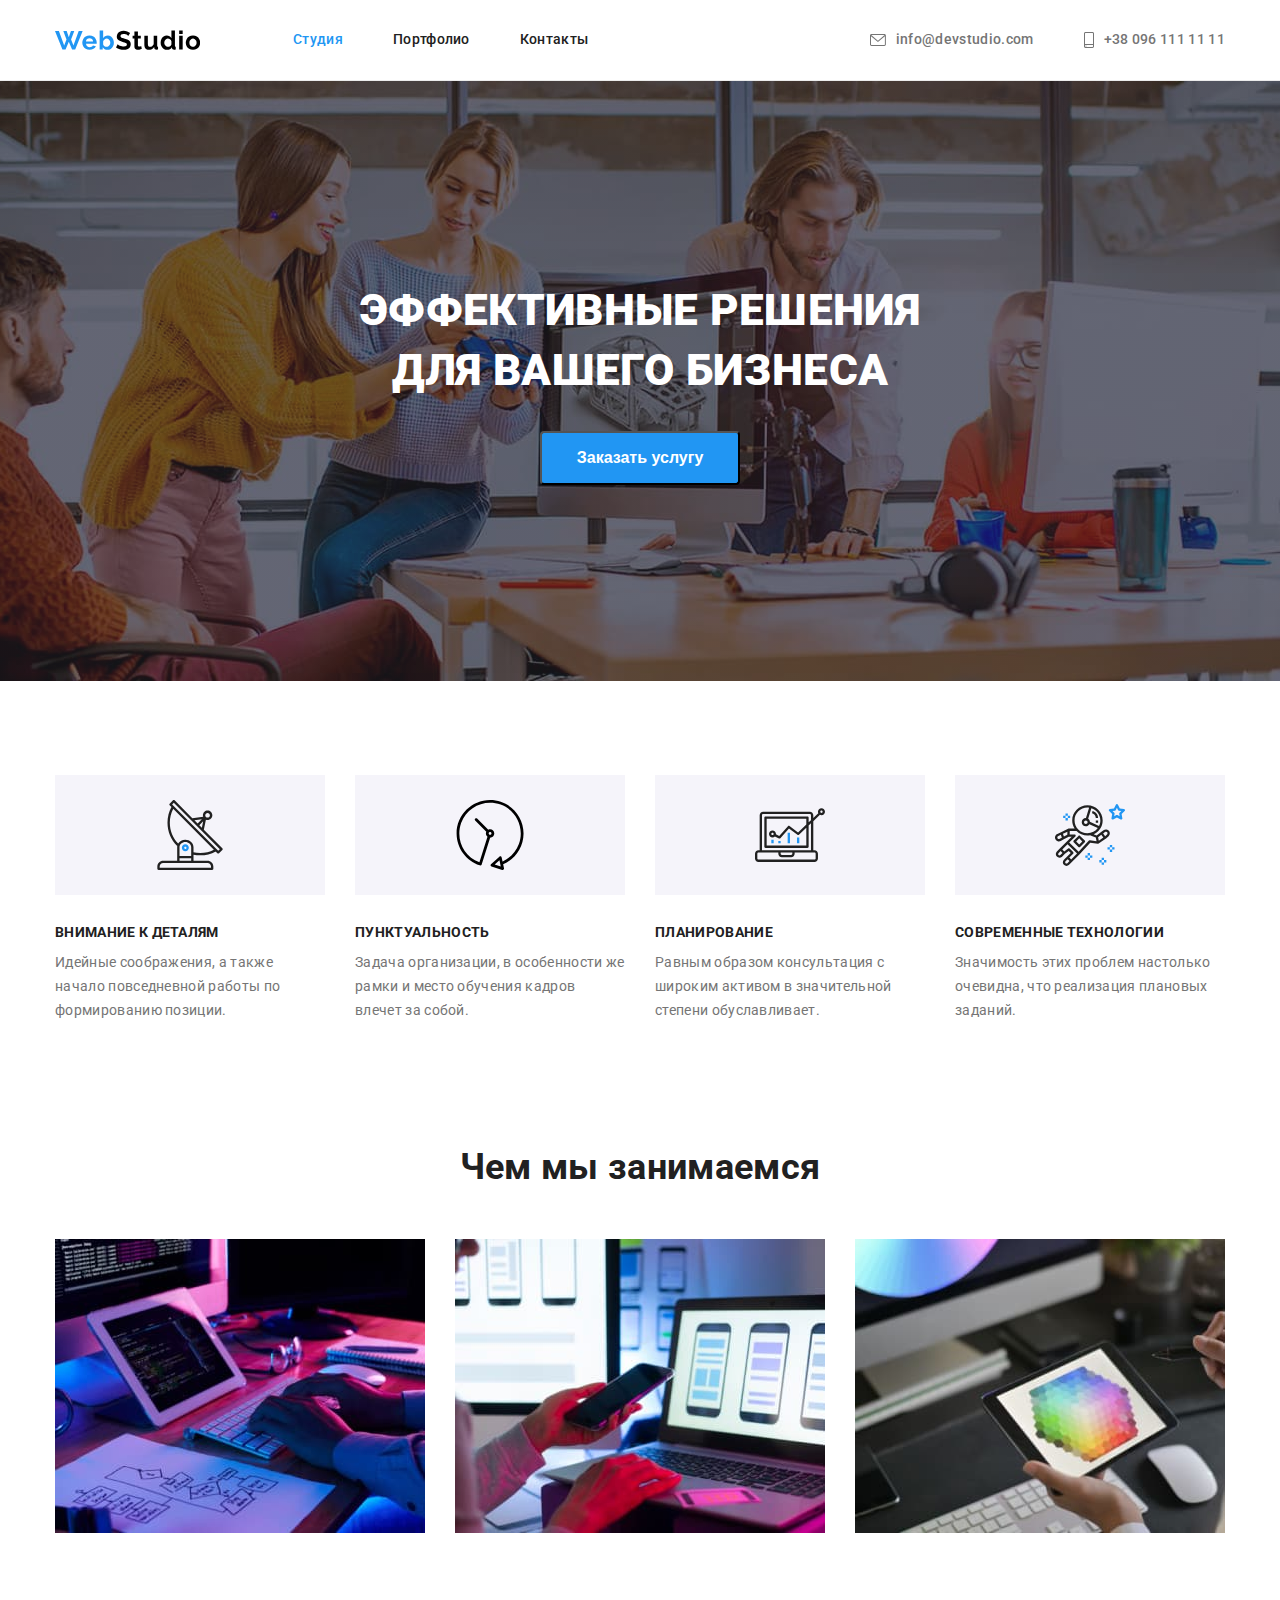
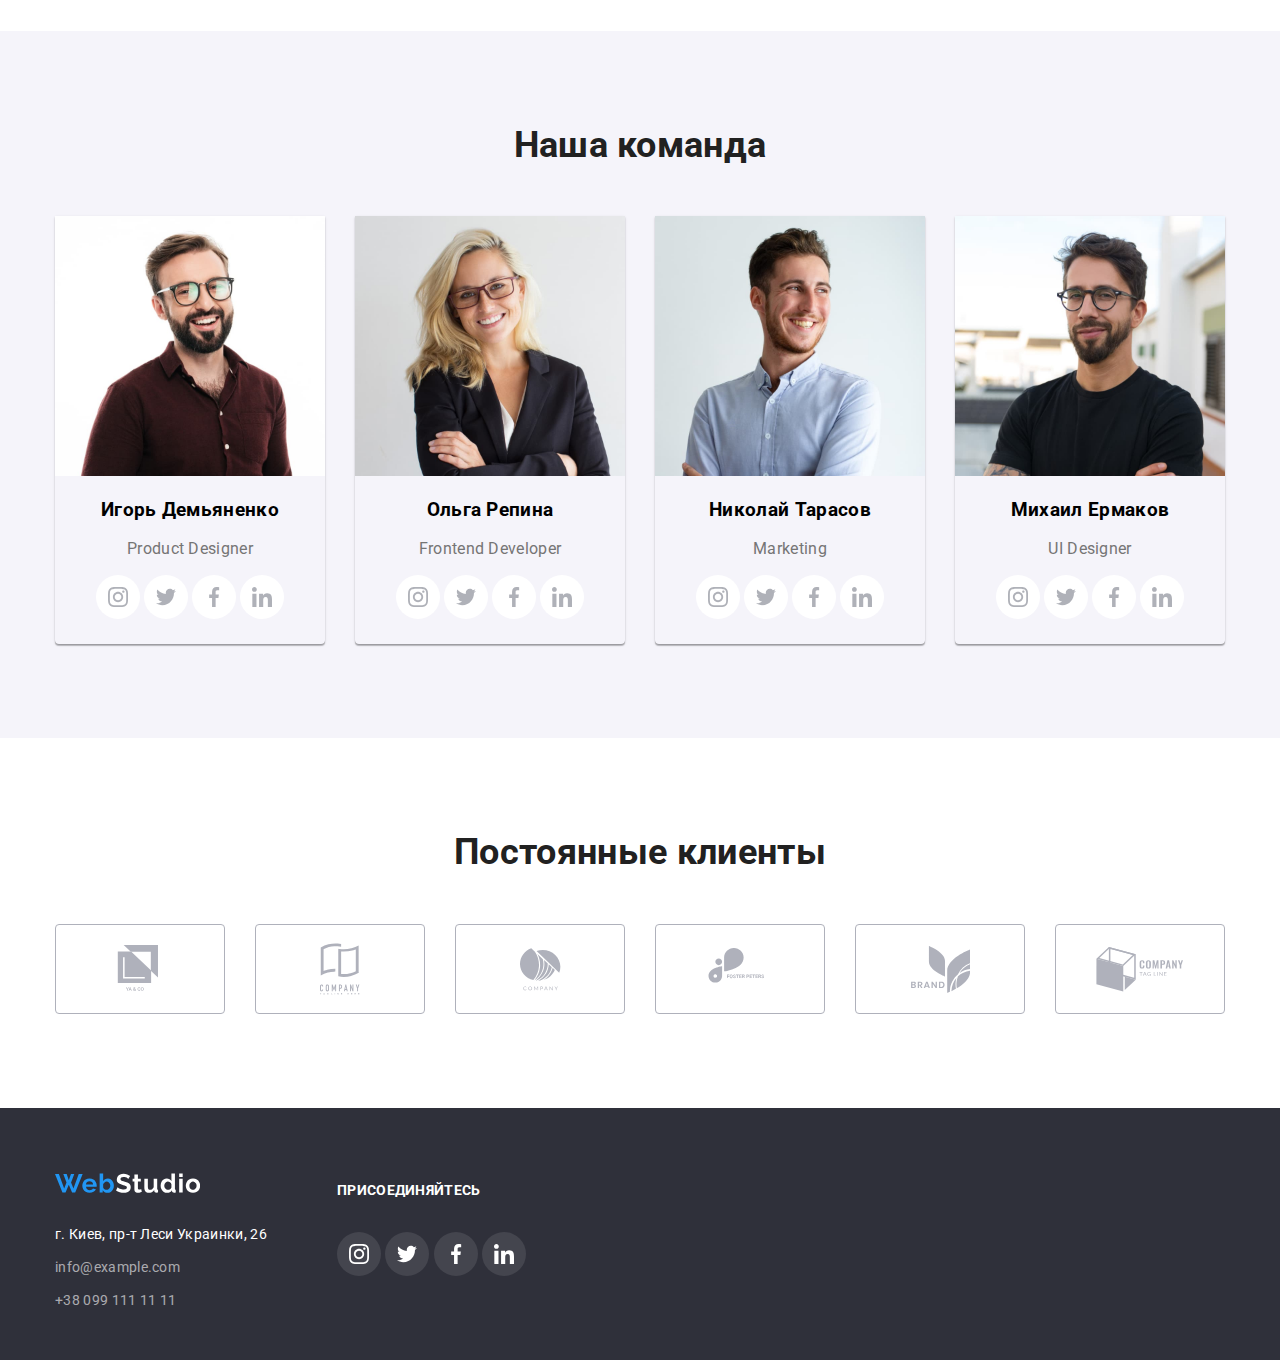
==== commit 73f19416: "финал9" ====
--- a/index.html
+++ b/index.html
@@ -134,110 +134,113 @@
     </section>
     <!--Наша команда-->
     <section class="section-command">
-        <h2 class="section-title">Наша команда</h2>
-        <div class="container">
-                    <ul class="command-list">
-                        <li class="item">
-                            <img src="./images/img1 min.jpg" alt="фото игоря" width="270">
-                            <h3 class="command-person">Игорь Демьяненко</h3>
-                            <p class="title">Product Designer</p>
-                            <a class="command-link" href="">
-                                <svg class="command-icon">
-                                    <use href="./images/symbol-defs.svg#icon-instagram"></use>
-                                </svg>
-                            </a>
-                            <a class="command-link" href="">
-                                <svg class="command-icon">
-                                    <use href="./images/symbol-defs.svg#icon-twitter"></use>
-                                </svg>
-                            </a>
-                            <a class="command-link" href="">
-                                <svg class="command-icon">
-                                    <use href="./images/symbol-defs.svg#icon-facebook"></use>
-                                </svg>
-                            </a>
-                            <a class="command-link" href="">
-                                <svg class="command-icon">
-                                    <use href="./images/symbol-defs.svg#icon-linkedin"></use>
-                                </svg>
-                            </a>
-                        </li>
-                        <li class="item">
-                            <img src="./images/img2 min.jpg" alt="фото ольги" width="270">
-                            <h3 class="command-person">Ольга Репина</h3>
-                            <p class="title">Frontend Developer</p>
-                            <a class="command-link" href="">
-                                <svg class="command-icon">
-                                    <use href="./images/symbol-defs.svg#icon-instagram"></use>
-                                </svg>
-                            </a>
-                            <a class="command-link" href="">
-                                <svg class="command-icon">
-                                    <use href="./images/symbol-defs.svg#icon-twitter"></use>
-                                </svg>
-                            </a>
-                            <a class="command-link" href="">
-                                <svg class="command-icon">
-                                    <use href="./images/symbol-defs.svg#icon-facebook"></use>
-                                </svg>
-                            </a>
-                            <a class="command-link" href="">
-                                <svg class="command-icon">
-                                    <use href="./images/symbol-defs.svg#icon-linkedin"></use>
-                                </svg>
-                            </a>
-                        </li>
-                        <li class="item">
-                            <img src="./images/img3 min.jpg" alt="фото николая" width="270">
-                            <h3 class="command-person">Николай Тарасов</h3>
-                            <p class="title">Marketing</p>
-                            <a class="command-link" href="">
-                                <svg class="command-icon">
-                                    <use href="./images/symbol-defs.svg#icon-instagram"></use>
-                                </svg>
-                            </a>
-                            <a class="command-link" href="">
-                                <svg class="command-icon">
-                                    <use href="./images/symbol-defs.svg#icon-twitter"></use>
-                                </svg>
-                            </a>
-                            <a class="command-link" href="">
-                                <svg class="command-icon">
-                                    <use href="./images/symbol-defs.svg#icon-facebook"></use>
-                                </svg>
-                            </a>
-                            <a class="command-link" href="">
-                                <svg class="command-icon">
-                                    <use href="./images/symbol-defs.svg#icon-linkedin"></use>
-                                </svg>
-                            </a>
-                        </li>
-                        <li class="item">
-                            <img src="./images/img4 min.jpg" alt="фото михаила" width="270">
-                            <h3 class="command-person">Михаил Ермаков</h3>
-                            <p class="title">UI Designer</p>
-                            <a class="command-link" href="">
-                                <svg class="command-icon">
-                                    <use href="./images/symbol-defs.svg#icon-instagram"></use>
-                                </svg>
-                            </a>
-                            <a class="command-link" href="">
-                                <svg class="command-icon">
-                                    <use href="./images/symbol-defs.svg#icon-twitter"></use>
-                                </svg>
-                            </a>
-                            <a class="command-link" href="">
-                                <svg class="command-icon">
-                                    <use href="./images/symbol-defs.svg#icon-facebook"></use>
-                                </svg>
-                            </a>
-                            <a class="command-link" href="">
-                                <svg class="command-icon">
-                                    <use href="./images/symbol-defs.svg#icon-linkedin"></use>
-                                </svg>
-                            </a>
-                        </li>
-                    </ul>
+        <div class="command-all">
+            <h2 class="section-title">Наша команда</h2>
+            <div class="container">
+                <ul class="command-list">
+                    <li class="item">
+                        <img src="./images/img1 min.jpg" alt="фото игоря" width="270">
+                        <h3 class="command-person">Игорь Демьяненко</h3>
+                        <p class="title">Product Designer</p>
+                        <a class="command-link" href="">
+                            <svg class="command-icon">
+                                <use href="./images/symbol-defs.svg#icon-instagram"></use>
+                            </svg>
+                        </a>
+                        <a class="command-link" href="">
+                            <svg class="command-icon">
+                                <use href="./images/symbol-defs.svg#icon-twitter"></use>
+                            </svg>
+                        </a>
+                        <a class="command-link" href="">
+                            <svg class="command-icon">
+                                <use href="./images/symbol-defs.svg#icon-facebook"></use>
+                            </svg>
+                        </a>
+                        <a class="command-link" href="">
+                            <svg class="command-icon">
+                                <use href="./images/symbol-defs.svg#icon-linkedin"></use>
+                            </svg>
+                        </a>
+                    </li>
+                    <li class="item">
+                        <img src="./images/img2 min.jpg" alt="фото ольги" width="270">
+                        <h3 class="command-person">Ольга Репина</h3>
+                        <p class="title">Frontend Developer</p>
+                        <a class="command-link" href="">
+                            <svg class="command-icon">
+                                <use href="./images/symbol-defs.svg#icon-instagram"></use>
+                            </svg>
+                        </a>
+                        <a class="command-link" href="">
+                            <svg class="command-icon">
+                                <use href="./images/symbol-defs.svg#icon-twitter"></use>
+                            </svg>
+                        </a>
+                        <a class="command-link" href="">
+                            <svg class="command-icon">
+                                <use href="./images/symbol-defs.svg#icon-facebook"></use>
+                            </svg>
+                        </a>
+                        <a class="command-link" href="">
+                            <svg class="command-icon">
+                                <use href="./images/symbol-defs.svg#icon-linkedin"></use>
+                            </svg>
+                        </a>
+                    </li>
+                    <li class="item">
+                        <img src="./images/img3 min.jpg" alt="фото николая" width="270">
+                        <h3 class="command-person">Николай Тарасов</h3>
+                        <p class="title">Marketing</p>
+                        <a class="command-link" href="">
+                            <svg class="command-icon">
+                                <use href="./images/symbol-defs.svg#icon-instagram"></use>
+                            </svg>
+                        </a>
+                        <a class="command-link" href="">
+                            <svg class="command-icon">
+                                <use href="./images/symbol-defs.svg#icon-twitter"></use>
+                            </svg>
+                        </a>
+                        <a class="command-link" href="">
+                            <svg class="command-icon">
+                                <use href="./images/symbol-defs.svg#icon-facebook"></use>
+                            </svg>
+                        </a>
+                        <a class="command-link" href="">
+                            <svg class="command-icon">
+                                <use href="./images/symbol-defs.svg#icon-linkedin"></use>
+                            </svg>
+                        </a>
+                    </li>
+                    <li class="item">
+                        <img src="./images/img4 min.jpg" alt="фото михаила" width="270">
+                        <h3 class="command-person">Михаил Ермаков</h3>
+                        <p class="title">UI Designer</p>
+                        <a class="command-link" href="">
+                            <svg class="command-icon">
+                                <use href="./images/symbol-defs.svg#icon-instagram"></use>
+                            </svg>
+                        </a>
+                        <a class="command-link" href="">
+                            <svg class="command-icon">
+                                <use href="./images/symbol-defs.svg#icon-twitter"></use>
+                            </svg>
+                        </a>
+                        <a class="command-link" href="">
+                            <svg class="command-icon">
+                                <use href="./images/symbol-defs.svg#icon-facebook"></use>
+                            </svg>
+                        </a>
+                        <a class="command-link" href="">
+                            <svg class="command-icon">
+                                <use href="./images/symbol-defs.svg#icon-linkedin"></use>
+                            </svg>
+                        </a>
+                    </li>
+                </ul>
+        </div>
+        
             
         </div>
        
--- a/scc/common.css
+++ b/scc/common.css
@@ -82,8 +82,8 @@
 
 .head-logo {
   display: block;
-  padding-top: 32px;
-  padding-bottom: 32px;
+  padding-top: 25px;
+  padding-bottom: 24px;
 }
 
 .head-logo {
--- a/scc/main.css
+++ b/scc/main.css
@@ -160,8 +160,13 @@
 /* command-list */
 
 .section-command {
+  max-width: 1600px;
+  margin: 0 auto;
+
   padding-top: 94px;
   padding-bottom: 94px;
+
+  background-color: #f5f4fa;
 }
 
 .command-link {
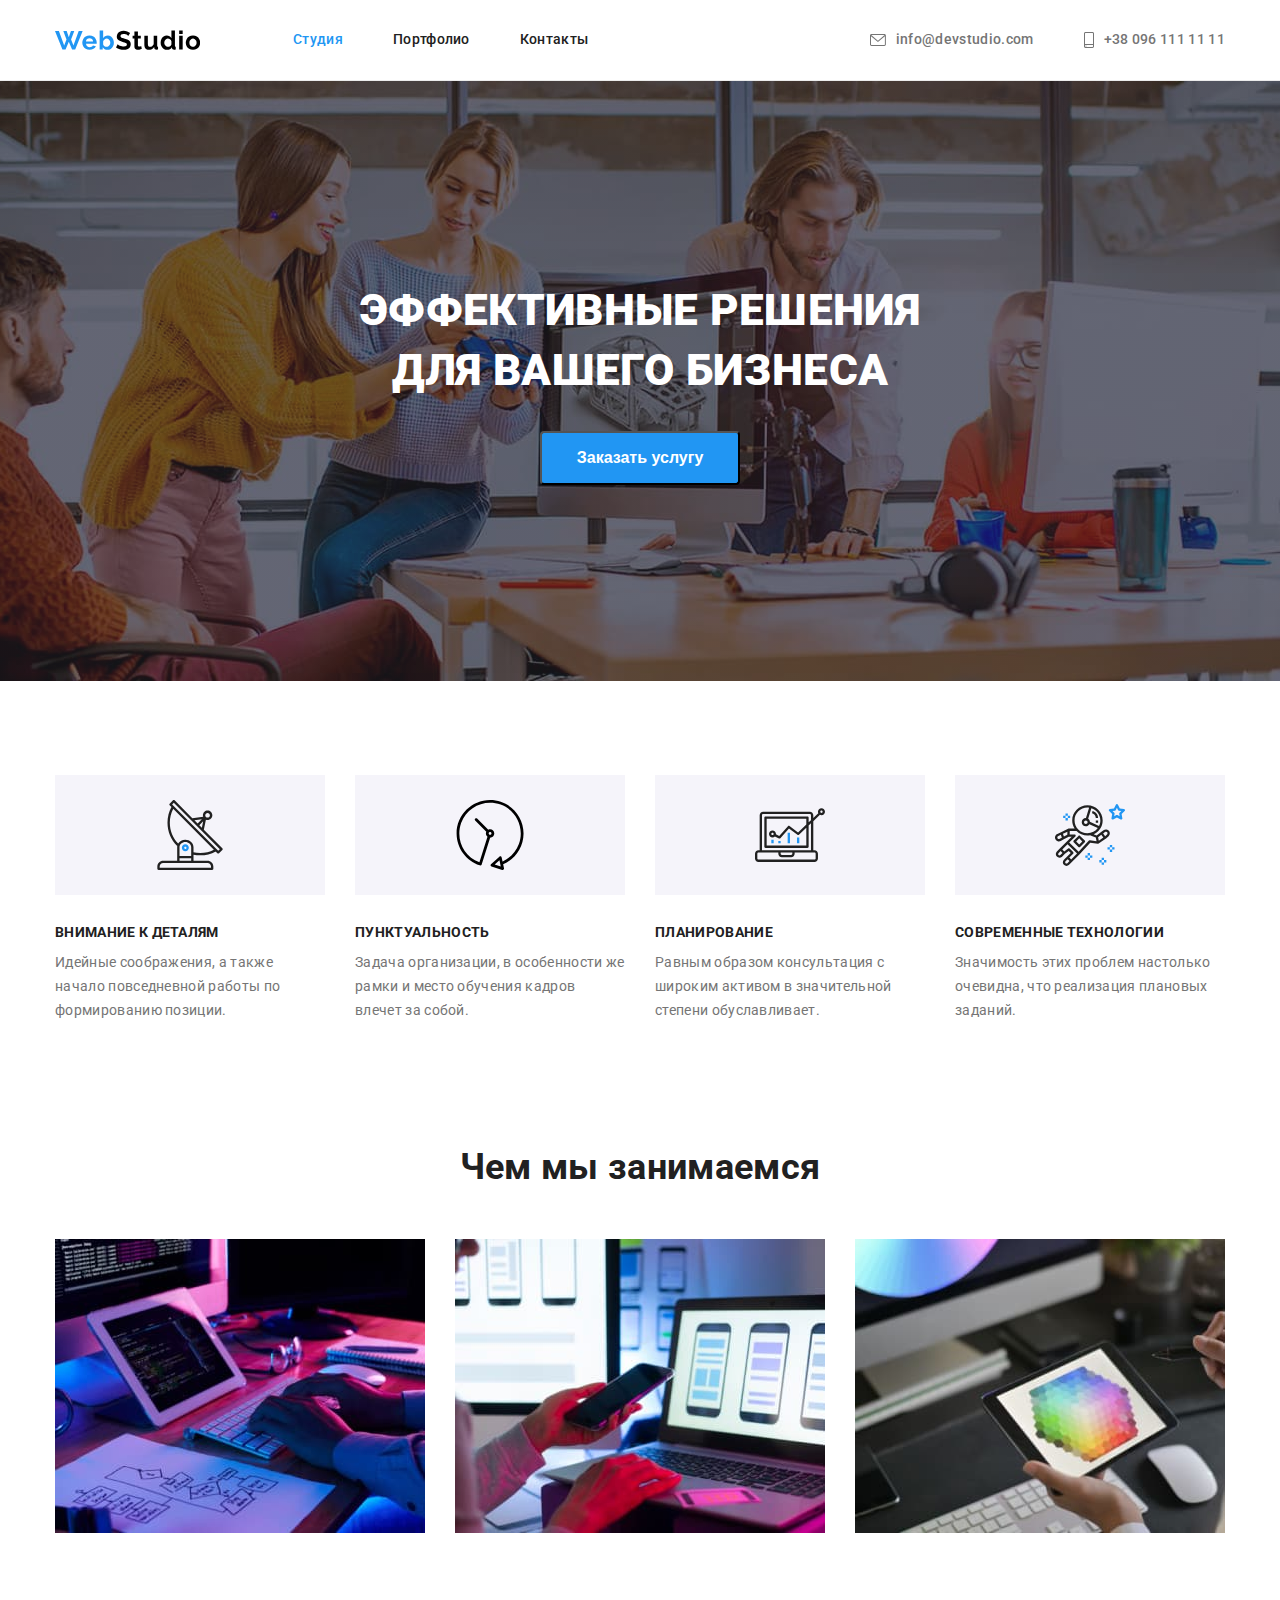
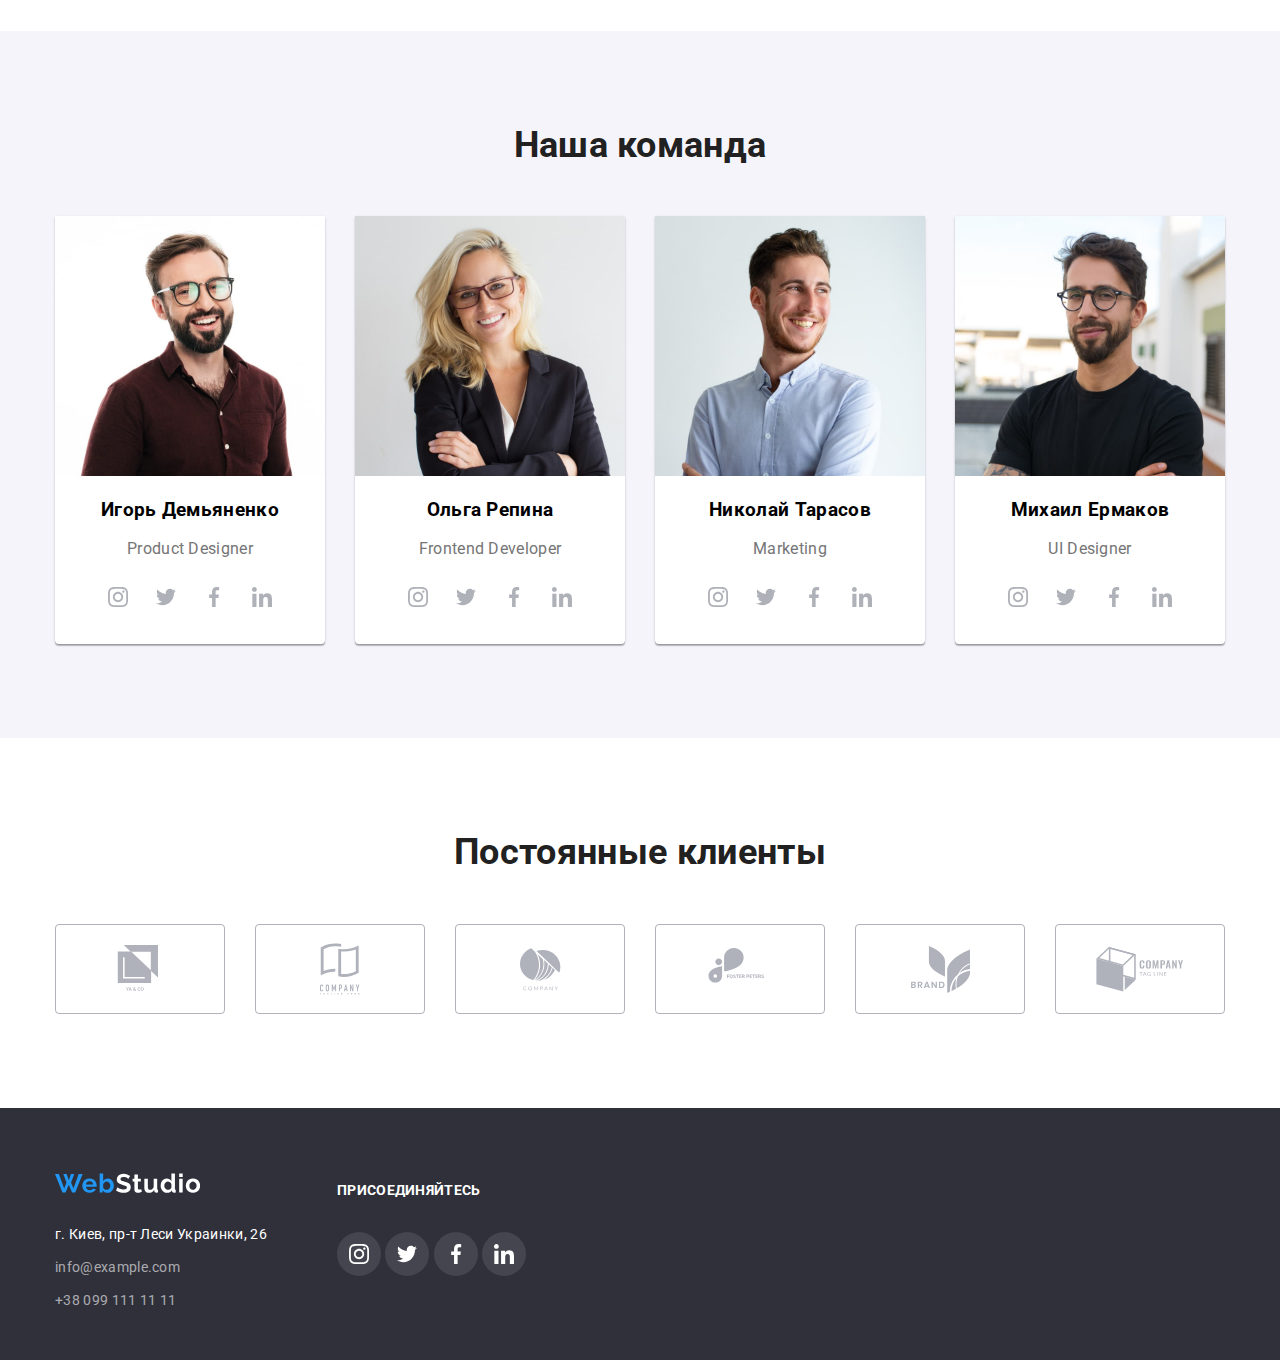
==== commit ca11f72f: "финал10" ====
--- a/index.html
+++ b/index.html
@@ -134,7 +134,6 @@
     </section>
     <!--Наша команда-->
     <section class="section-command">
-        <div class="command-all">
             <h2 class="section-title">Наша команда</h2>
             <div class="container">
                 <ul class="command-list">
@@ -241,8 +240,6 @@
                 </ul>
         </div>
         
-            
-        </div>
        
     </section>
 
--- a/scc/main.css
+++ b/scc/main.css
@@ -208,6 +208,8 @@
   border-radius: 0px 0px 4px 4px;
   box-shadow: 0px 1px 3px rgba(0, 0, 0, 0.12), 0px 1px 1px rgba(0, 0, 0, 0.14),
     0px 2px 1px rgba(0, 0, 0, 0.2);
+
+  background-color: var(--background-color);
 }
 
 .command-list > .item:nth-child(4n) {
